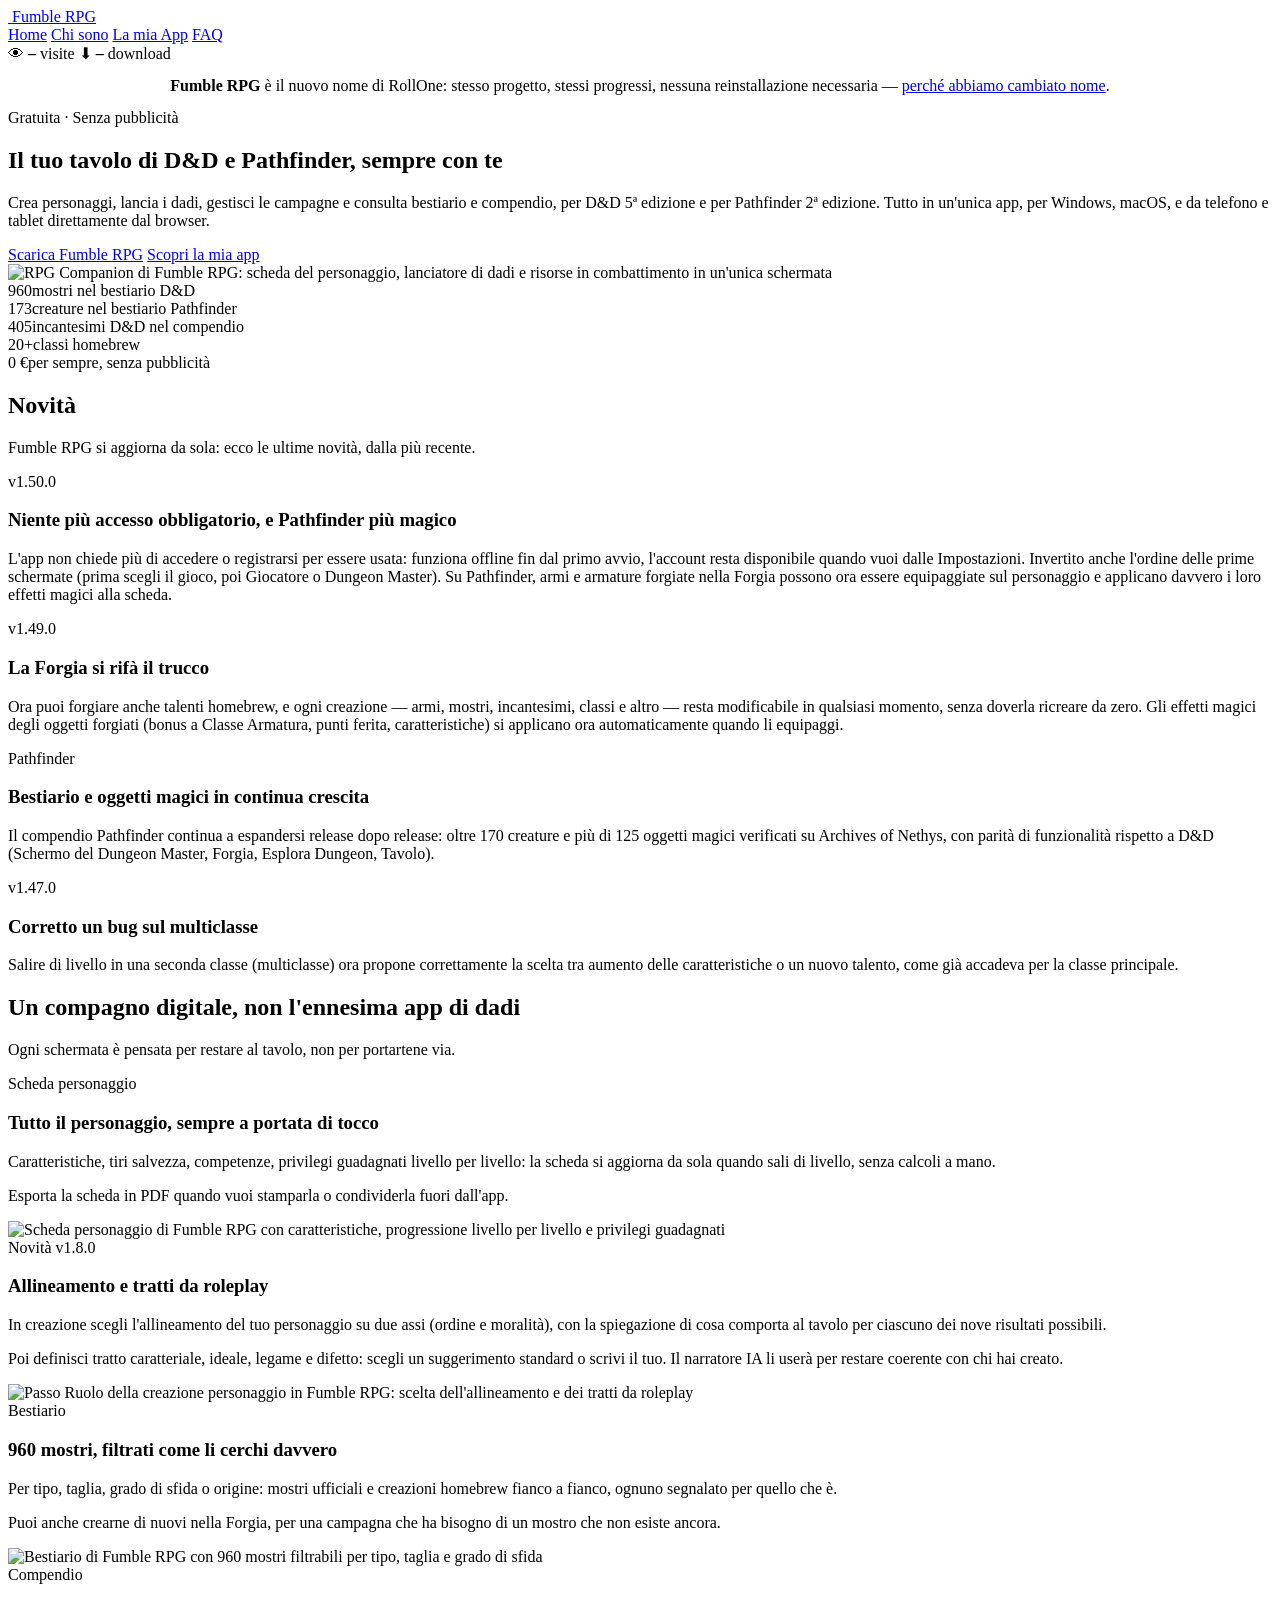
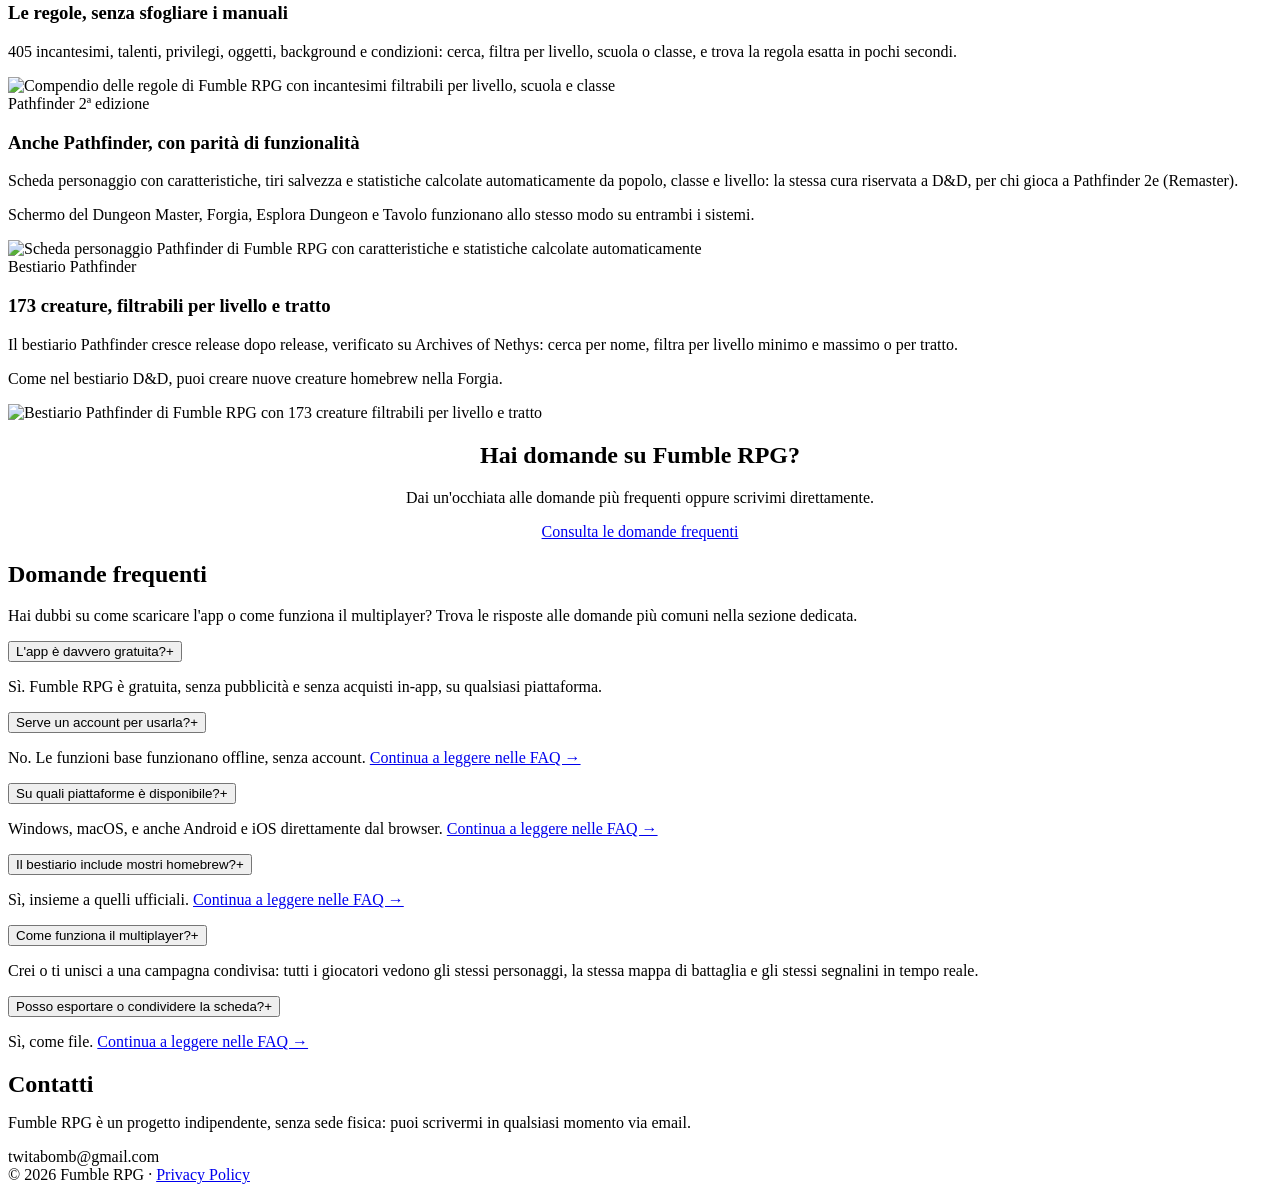
==== index.html @ c57993b3 "SEO Pathfinder + nuove sezioni PF in home (rollone-site)" ====
<!doctype html>
<html lang="it">
<head>
<meta charset="utf-8">
<meta name="viewport" content="width=device-width, initial-scale=1">
<meta name="referrer" content="strict-origin-when-cross-origin">
<title>Fumble RPG — il tuo tavolo di D&amp;D e Pathfinder, sempre con te</title>
<meta name="description" content="Fumble RPG è l'app companion gratuita per D&amp;D 5ª edizione e Pathfinder 2ª edizione: personaggi, dadi, campagne, bestiario e compendio delle regole, su Windows, macOS e dal browser.">
<link rel="canonical" href="https://carmineabbagnale.github.io/rollone-site/">
<link rel="icon" href="favicon.ico" sizes="any">
<link rel="icon" href="assets/favicon-32x32.png" type="image/png" sizes="32x32">
<link rel="icon" href="assets/favicon-16x16.png" type="image/png" sizes="16x16">
<link rel="apple-touch-icon" href="assets/apple-touch-icon.png">
<meta name="theme-color" content="#14100b">
<meta property="og:type" content="website">
<meta property="og:site_name" content="Fumble RPG">
<meta property="og:title" content="Fumble RPG — il tuo tavolo di D&amp;D e Pathfinder, sempre con te">
<meta property="og:description" content="Fumble RPG è l'app companion gratuita per D&amp;D 5ª edizione e Pathfinder 2ª edizione: personaggi, dadi, campagne, bestiario e compendio delle regole, su Windows, macOS e dal browser.">
<meta property="og:url" content="https://carmineabbagnale.github.io/rollone-site/">
<meta property="og:image" content="https://carmineabbagnale.github.io/rollone-site/assets/og-image.png">
<meta property="og:image:width" content="1200">
<meta property="og:image:height" content="630">
<meta property="og:locale" content="it_IT">
<meta name="twitter:card" content="summary_large_image">
<meta name="twitter:title" content="Fumble RPG — il tuo tavolo di D&amp;D e Pathfinder, sempre con te">
<meta name="twitter:description" content="Fumble RPG è l'app companion gratuita per D&amp;D 5ª edizione e Pathfinder 2ª edizione: personaggi, dadi, campagne, bestiario e compendio delle regole, su Windows, macOS e dal browser.">
<meta name="twitter:image" content="https://carmineabbagnale.github.io/rollone-site/assets/og-image.png">
<link rel="preconnect" href="https://fonts.googleapis.com">
<link rel="preconnect" href="https://fonts.gstatic.com" crossorigin>
<link href="https://fonts.googleapis.com/css2?family=Cinzel:wght@600;700&family=Work+Sans:wght@400;500;600;700&display=swap" rel="stylesheet">
<link rel="stylesheet" href="assets/style.css">
<script type="application/ld+json">
{
  "@context": "https://schema.org",
  "@type": "SoftwareApplication",
  "name": "Fumble RPG",
  "applicationCategory": "GameApplication",
  "operatingSystem": "Windows, macOS, Web",
  "url": "https://carmineabbagnale.github.io/rollone-site/",
  "description": "Fumble RPG è l'app companion gratuita per D&D 5ª edizione e Pathfinder 2ª edizione: personaggi, dadi, campagne, bestiario e compendio delle regole, su Windows, macOS e dal browser.",
  "offers": {
    "@type": "Offer",
    "price": "0",
    "priceCurrency": "EUR"
  },
  "author": {
    "@type": "Person",
    "name": "Carmine"
  }
}
</script>
</head>
<body>

<header class="site">
  <div class="nav-row">
    <a class="brand" href="./">
      <img class="d20" src="assets/d20.svg" alt="">
      Fumble RPG
    </a>
    <nav class="primary" aria-label="Principale">
      <a href="./" aria-current="page">Home</a>
      <a href="chi-sono/">Chi sono</a>
      <a href="la-mia-app/">La mia App</a>
      <a href="faq/">FAQ</a>
    </nav>
  </div>
</header>

<div class="stats-strip" aria-label="Statistiche del sito">
  <div class="wrap stats-strip-inner">
    <span class="stat"><span class="ico">👁</span> <strong id="stat-visits">–</strong> visite</span>
    <span class="stat"><span class="ico">⬇</span> <strong id="stat-downloads">–</strong> download</span>
  </div>
</div>

<main id="main-content">

<section class="alt" style="padding:14px 0">
  <div class="wrap" style="text-align:center">
    <p class="section-sub" style="margin:0">
      <strong>Fumble RPG</strong> è il nuovo nome di RollOne: stesso progetto, stessi progressi, nessuna reinstallazione necessaria — <a href="chi-sono/#nome">perché abbiamo cambiato nome</a>.
    </p>
  </div>
</section>

<section class="hero-split">
  <div class="wrap">
    <div>
      <span class="eyebrow">Gratuita · Senza pubblicità</span>
      <h1>Il tuo tavolo di D&amp;D e Pathfinder, sempre con te</h1>
      <p class="lead">Crea personaggi, lancia i dadi, gestisci le campagne e consulta bestiario e compendio, per D&amp;D 5ª edizione e per Pathfinder 2ª edizione. Tutto in un'unica app, per Windows, macOS, e da telefono e tablet direttamente dal browser.</p>
      <div class="actions">
        <a class="btn btn-primary" href="la-mia-app/#download">Scarica Fumble RPG</a>
        <a class="btn btn-ghost" href="la-mia-app/">Scopri la mia app</a>
      </div>
    </div>
    <div class="shot-frame floating">
      <div class="bar"><span></span><span></span><span></span></div>
      <img src="assets/screens/app-companion.webp" alt="RPG Companion di Fumble RPG: scheda del personaggio, lanciatore di dadi e risorse in combattimento in un'unica schermata" width="1600" height="970" loading="eager">
    </div>
  </div>
</section>

<section class="alt">
  <div class="wrap">
    <div class="stats-row">
      <div class="stat"><span class="num">960</span><span class="lbl">mostri nel bestiario D&amp;D</span></div>
      <div class="stat"><span class="num">173</span><span class="lbl">creature nel bestiario Pathfinder</span></div>
      <div class="stat"><span class="num">405</span><span class="lbl">incantesimi D&amp;D nel compendio</span></div>
      <div class="stat"><span class="num">20+</span><span class="lbl">classi homebrew</span></div>
      <div class="stat"><span class="num">0 €</span><span class="lbl">per sempre, senza pubblicità</span></div>
    </div>
  </div>
</section>

<section class="alt" id="novita">
  <div class="wrap">
    <h2 class="section-title">Novità</h2>
    <p class="section-sub">Fumble RPG si aggiorna da sola: ecco le ultime novità, dalla più recente.</p>
    <div class="news-list">
      <div class="news-item">
        <span class="badge">v1.50.0</span>
        <h3>Niente più accesso obbligatorio, e Pathfinder più magico</h3>
        <p>L'app non chiede più di accedere o registrarsi per essere usata: funziona offline fin dal primo avvio, l'account resta disponibile quando vuoi dalle Impostazioni. Invertito anche l'ordine delle prime schermate (prima scegli il gioco, poi Giocatore o Dungeon Master). Su Pathfinder, armi e armature forgiate nella Forgia possono ora essere equipaggiate sul personaggio e applicano davvero i loro effetti magici alla scheda.</p>
      </div>
      <div class="news-item">
        <span class="badge">v1.49.0</span>
        <h3>La Forgia si rifà il trucco</h3>
        <p>Ora puoi forgiare anche talenti homebrew, e ogni creazione — armi, mostri, incantesimi, classi e altro — resta modificabile in qualsiasi momento, senza doverla ricreare da zero. Gli effetti magici degli oggetti forgiati (bonus a Classe Armatura, punti ferita, caratteristiche) si applicano ora automaticamente quando li equipaggi.</p>
      </div>
      <div class="news-item">
        <span class="badge">Pathfinder</span>
        <h3>Bestiario e oggetti magici in continua crescita</h3>
        <p>Il compendio Pathfinder continua a espandersi release dopo release: oltre 170 creature e più di 125 oggetti magici verificati su Archives of Nethys, con parità di funzionalità rispetto a D&amp;D (Schermo del Dungeon Master, Forgia, Esplora Dungeon, Tavolo).</p>
      </div>
      <div class="news-item">
        <span class="badge">v1.47.0</span>
        <h3>Corretto un bug sul multiclasse</h3>
        <p>Salire di livello in una seconda classe (multiclasse) ora propone correttamente la scelta tra aumento delle caratteristiche o un nuovo talento, come già accadeva per la classe principale.</p>
      </div>
    </div>
  </div>
</section>

<section>
  <div class="wrap">
    <h2 class="section-title">Un compagno digitale, non l'ennesima app di dadi</h2>
    <p class="section-sub">Ogni schermata è pensata per restare al tavolo, non per portartene via.</p>

    <div class="feature-row">
      <div>
        <span class="badge">Scheda personaggio</span>
        <h3>Tutto il personaggio, sempre a portata di tocco</h3>
        <p>Caratteristiche, tiri salvezza, competenze, privilegi guadagnati livello per livello: la scheda si aggiorna da sola quando sali di livello, senza calcoli a mano.</p>
        <p>Esporta la scheda in PDF quando vuoi stamparla o condividerla fuori dall'app.</p>
      </div>
      <div class="shot-col shot-frame">
        <div class="bar"><span></span><span></span><span></span></div>
        <img src="assets/screens/app-scheda.webp" alt="Scheda personaggio di Fumble RPG con caratteristiche, progressione livello per livello e privilegi guadagnati" width="1600" height="1029" loading="lazy">
      </div>
    </div>

    <div class="feature-row reverse new">
      <div>
        <span class="badge">Novità v1.8.0</span>
        <h3>Allineamento e tratti da roleplay</h3>
        <p>In creazione scegli l'allineamento del tuo personaggio su due assi (ordine e moralità), con la spiegazione di cosa comporta al tavolo per ciascuno dei nove risultati possibili.</p>
        <p>Poi definisci tratto caratteriale, ideale, legame e difetto: scegli un suggerimento standard o scrivi il tuo. Il narratore IA li userà per restare coerente con chi hai creato.</p>
      </div>
      <div class="shot-col shot-frame">
        <div class="bar"><span></span><span></span><span></span></div>
        <img src="assets/screens/app-ruolo.webp" alt="Passo Ruolo della creazione personaggio in Fumble RPG: scelta dell'allineamento e dei tratti da roleplay" width="1600" height="882" loading="lazy">
      </div>
    </div>

    <div class="feature-row">
      <div>
        <span class="badge">Bestiario</span>
        <h3>960 mostri, filtrati come li cerchi davvero</h3>
        <p>Per tipo, taglia, grado di sfida o origine: mostri ufficiali e creazioni homebrew fianco a fianco, ognuno segnalato per quello che è.</p>
        <p>Puoi anche crearne di nuovi nella Forgia, per una campagna che ha bisogno di un mostro che non esiste ancora.</p>
      </div>
      <div class="shot-col shot-frame">
        <div class="bar"><span></span><span></span><span></span></div>
        <img src="assets/screens/app-bestiario.webp" alt="Bestiario di Fumble RPG con 960 mostri filtrabili per tipo, taglia e grado di sfida" width="1600" height="970" loading="lazy">
      </div>
    </div>

    <div class="feature-row reverse">
      <div>
        <span class="badge">Compendio</span>
        <h3>Le regole, senza sfogliare i manuali</h3>
        <p>405 incantesimi, talenti, privilegi, oggetti, background e condizioni: cerca, filtra per livello, scuola o classe, e trova la regola esatta in pochi secondi.</p>
      </div>
      <div class="shot-col shot-frame">
        <div class="bar"><span></span><span></span><span></span></div>
        <img src="assets/screens/app-compendio.webp" alt="Compendio delle regole di Fumble RPG con incantesimi filtrabili per livello, scuola e classe" width="1600" height="1000" loading="lazy">
      </div>
    </div>

    <div class="feature-row reverse">
      <div>
        <span class="badge">Pathfinder 2ª edizione</span>
        <h3>Anche Pathfinder, con parità di funzionalità</h3>
        <p>Scheda personaggio con caratteristiche, tiri salvezza e statistiche calcolate automaticamente da popolo, classe e livello: la stessa cura riservata a D&amp;D, per chi gioca a Pathfinder 2e (Remaster).</p>
        <p>Schermo del Dungeon Master, Forgia, Esplora Dungeon e Tavolo funzionano allo stesso modo su entrambi i sistemi.</p>
      </div>
      <div class="shot-col shot-frame">
        <div class="bar"><span></span><span></span><span></span></div>
        <img src="assets/screens/pf-scheda.webp" alt="Scheda personaggio Pathfinder di Fumble RPG con caratteristiche e statistiche calcolate automaticamente" width="1600" height="1000" loading="lazy">
      </div>
    </div>

    <div class="feature-row">
      <div>
        <span class="badge">Bestiario Pathfinder</span>
        <h3>173 creature, filtrabili per livello e tratto</h3>
        <p>Il bestiario Pathfinder cresce release dopo release, verificato su Archives of Nethys: cerca per nome, filtra per livello minimo e massimo o per tratto.</p>
        <p>Come nel bestiario D&amp;D, puoi creare nuove creature homebrew nella Forgia.</p>
      </div>
      <div class="shot-col shot-frame">
        <div class="bar"><span></span><span></span><span></span></div>
        <img src="assets/screens/pf-bestiario.webp" alt="Bestiario Pathfinder di Fumble RPG con 173 creature filtrabili per livello e tratto" width="1600" height="1000" loading="lazy">
      </div>
    </div>
  </div>
</section>

<section class="band">
  <div class="wrap" style="text-align:center">
    <h2 class="section-title">Hai domande su Fumble RPG?</h2>
    <p class="section-sub">Dai un'occhiata alle domande più frequenti oppure scrivimi direttamente.</p>
    <a class="btn btn-primary" href="faq/">Consulta le domande frequenti</a>
  </div>
</section>

<section>
  <div class="wrap">
    <h2 class="section-title">Domande frequenti</h2>
    <p class="section-sub">Hai dubbi su come scaricare l'app o come funziona il multiplayer? Trova le risposte alle domande più comuni nella sezione dedicata.</p>
    <div class="faq-columns">
      <div class="faq-item open">
        <button class="faq-q" aria-expanded="true"><span>L'app è davvero gratuita?</span><span class="icon">+</span></button>
        <div class="faq-a"><p>Sì. Fumble RPG è gratuita, senza pubblicità e senza acquisti in-app, su qualsiasi piattaforma.</p></div>
      </div>
      <div class="faq-item">
        <button class="faq-q" aria-expanded="false"><span>Serve un account per usarla?</span><span class="icon">+</span></button>
        <div class="faq-a"><p>No. Le funzioni base funzionano offline, senza account. <a href="faq/">Continua a leggere nelle FAQ →</a></p></div>
      </div>
      <div class="faq-item">
        <button class="faq-q" aria-expanded="false"><span>Su quali piattaforme è disponibile?</span><span class="icon">+</span></button>
        <div class="faq-a"><p>Windows, macOS, e anche Android e iOS direttamente dal browser. <a href="faq/">Continua a leggere nelle FAQ →</a></p></div>
      </div>
      <div class="faq-item">
        <button class="faq-q" aria-expanded="false"><span>Il bestiario include mostri homebrew?</span><span class="icon">+</span></button>
        <div class="faq-a"><p>Sì, insieme a quelli ufficiali. <a href="faq/">Continua a leggere nelle FAQ →</a></p></div>
      </div>
      <div class="faq-item open">
        <button class="faq-q" aria-expanded="true"><span>Come funziona il multiplayer?</span><span class="icon">+</span></button>
        <div class="faq-a"><p>Crei o ti unisci a una campagna condivisa: tutti i giocatori vedono gli stessi personaggi, la stessa mappa di battaglia e gli stessi segnalini in tempo reale.</p></div>
      </div>
      <div class="faq-item">
        <button class="faq-q" aria-expanded="false"><span>Posso esportare o condividere la scheda?</span><span class="icon">+</span></button>
        <div class="faq-a"><p>Sì, come file. <a href="faq/">Continua a leggere nelle FAQ →</a></p></div>
      </div>
    </div>
  </div>
</section>

<section class="alt">
  <div class="wrap">
    <div class="contact-card">
      <h2 class="section-title" style="margin-bottom:4px">Contatti</h2>
      <p style="color:var(--muted)">Fumble RPG è un progetto indipendente, senza sede fisica: puoi scrivermi in qualsiasi momento via email.</p>
      <div class="email">twitabomb@gmail.com</div>
    </div>
  </div>
</section>

</main>

<footer class="site">
  <div class="wrap">© 2026 Fumble RPG · <a href="privacy-policy/">Privacy Policy</a></div>
</footer>

<script src="assets/faq.js"></script>
<script src="assets/stats.js"></script>
</body>
</html>
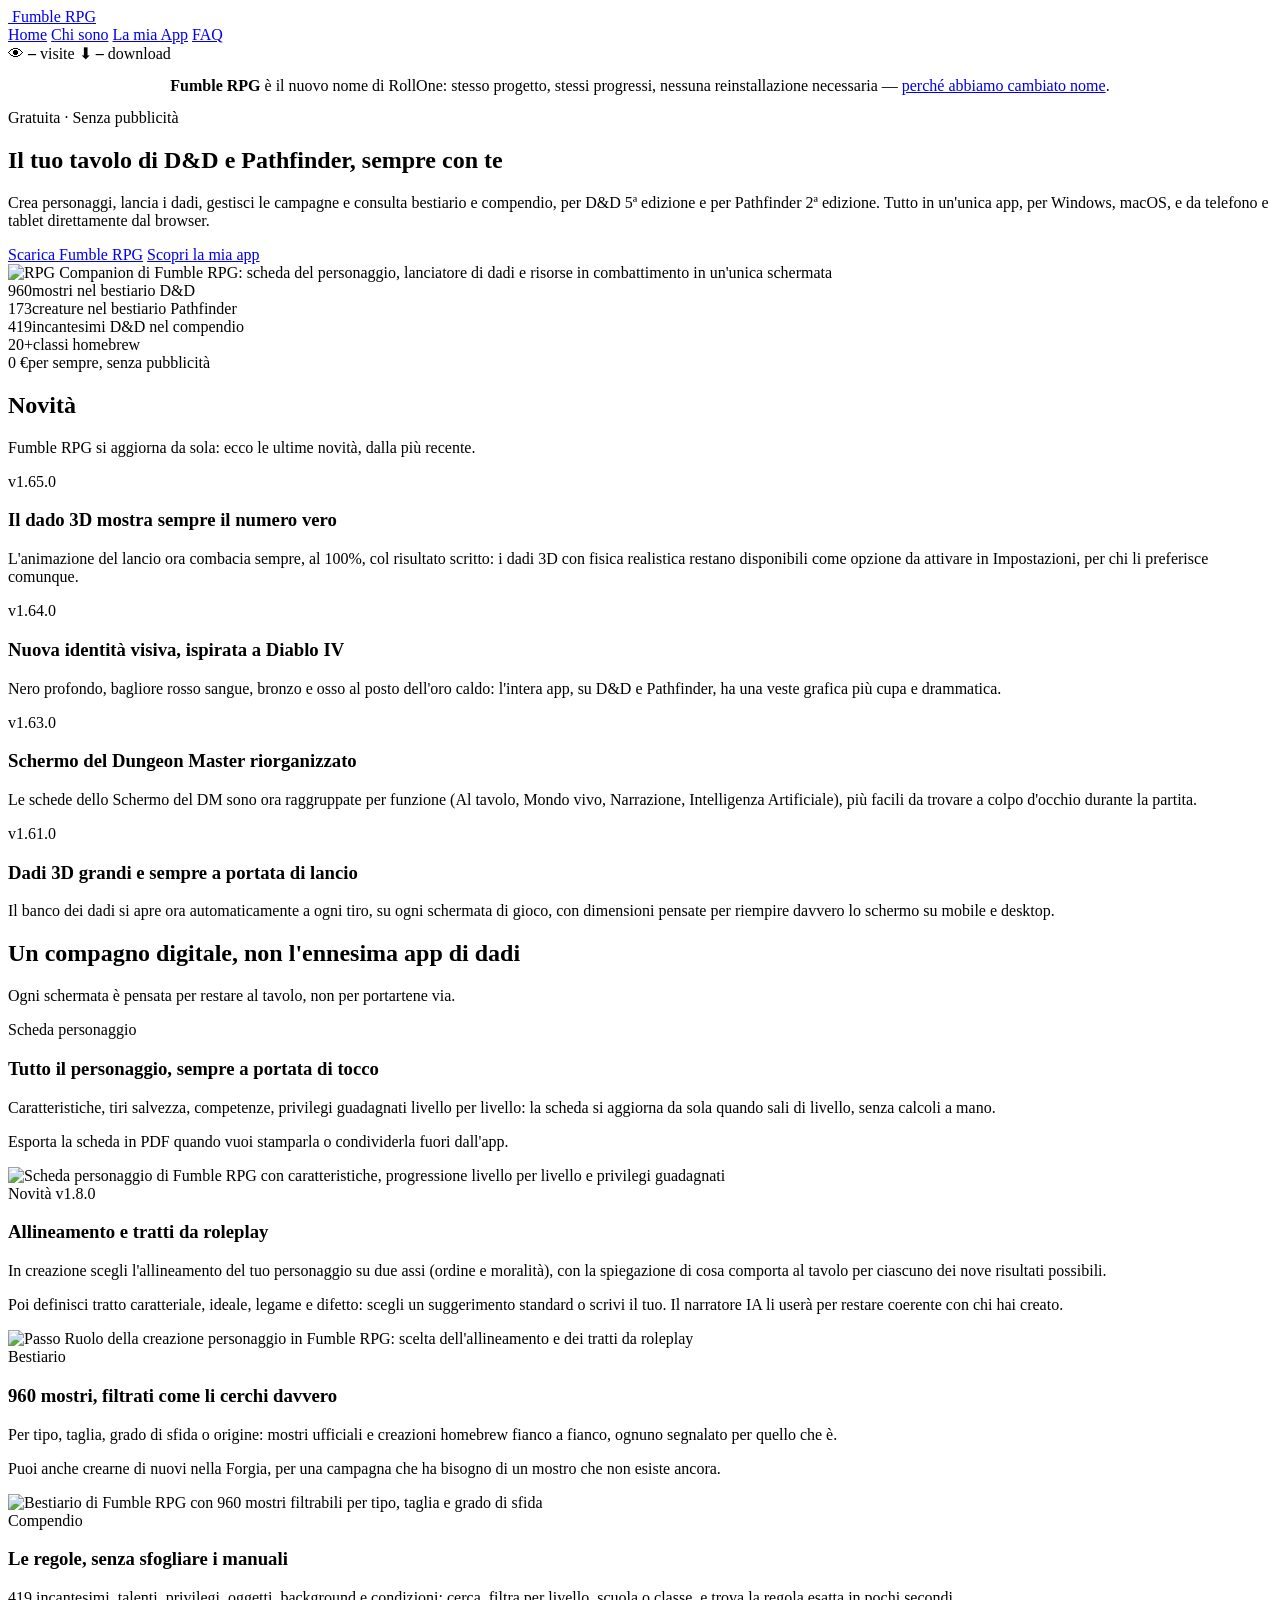
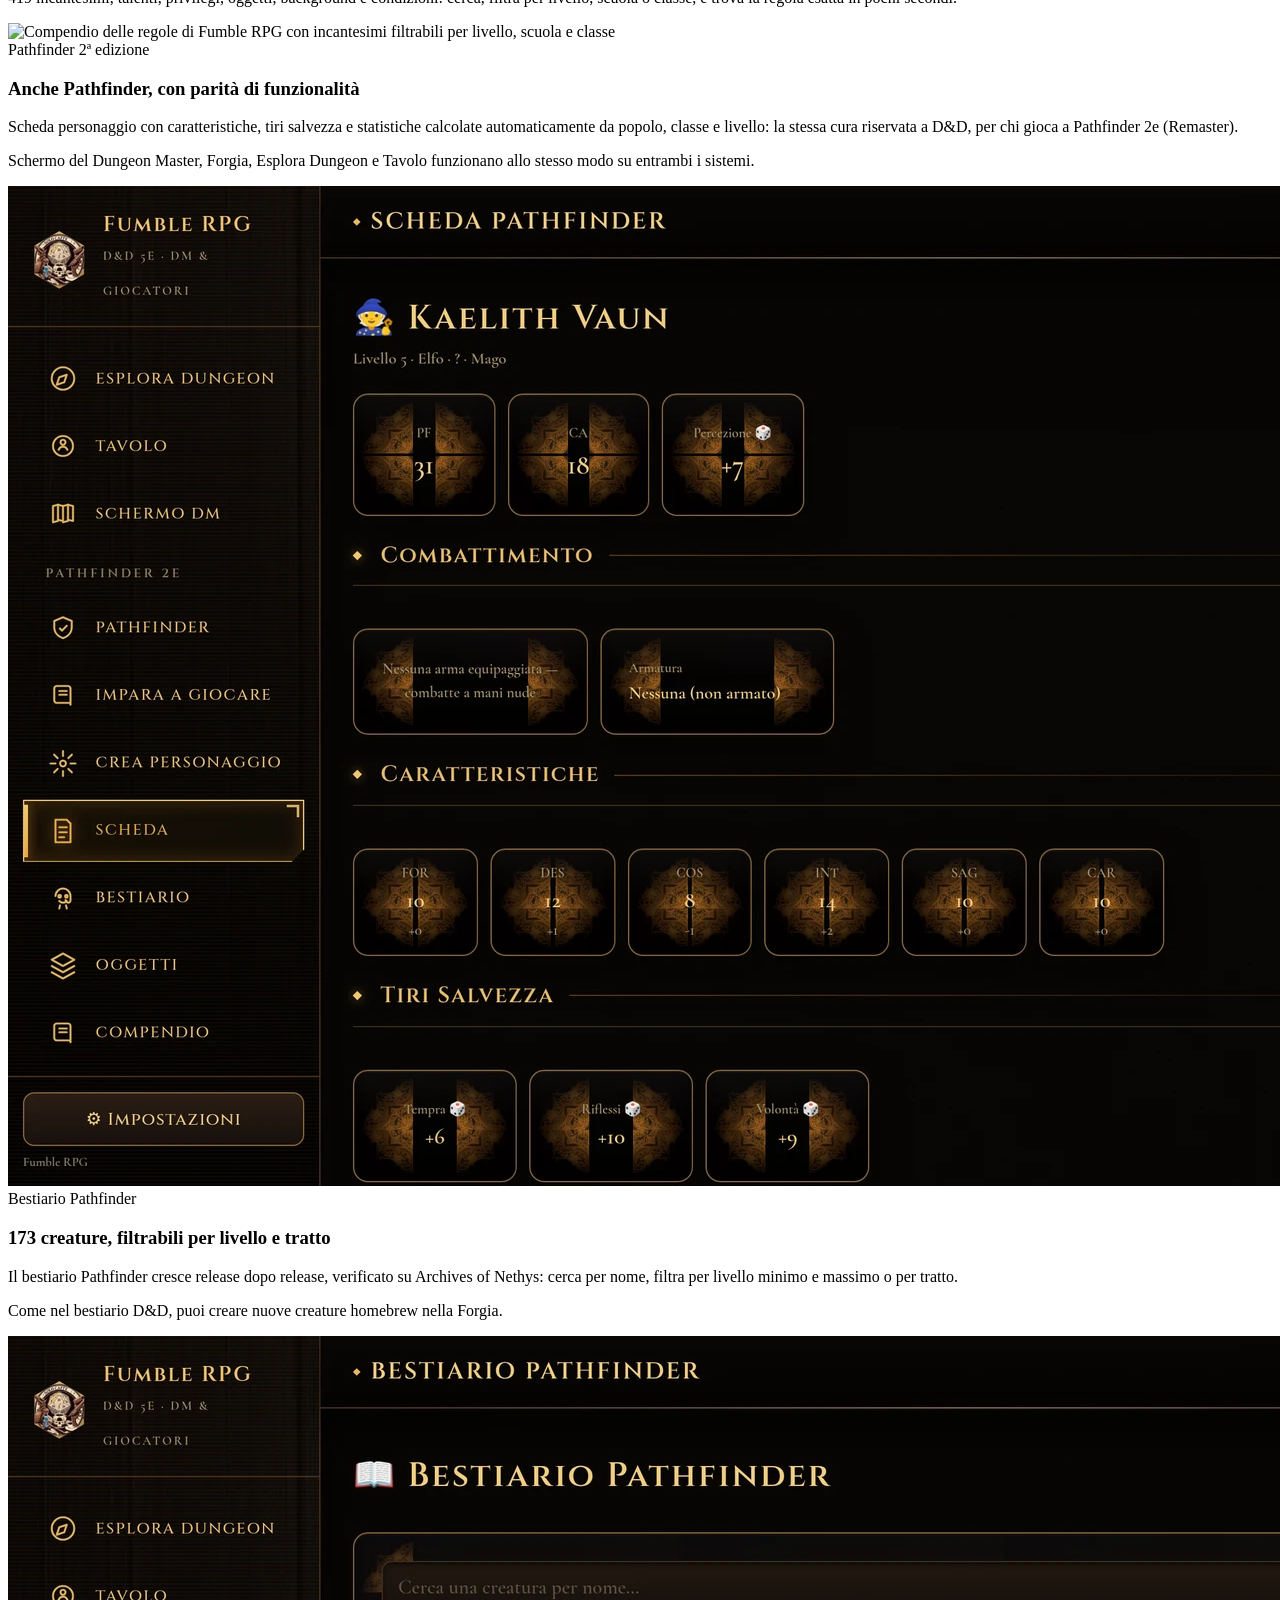
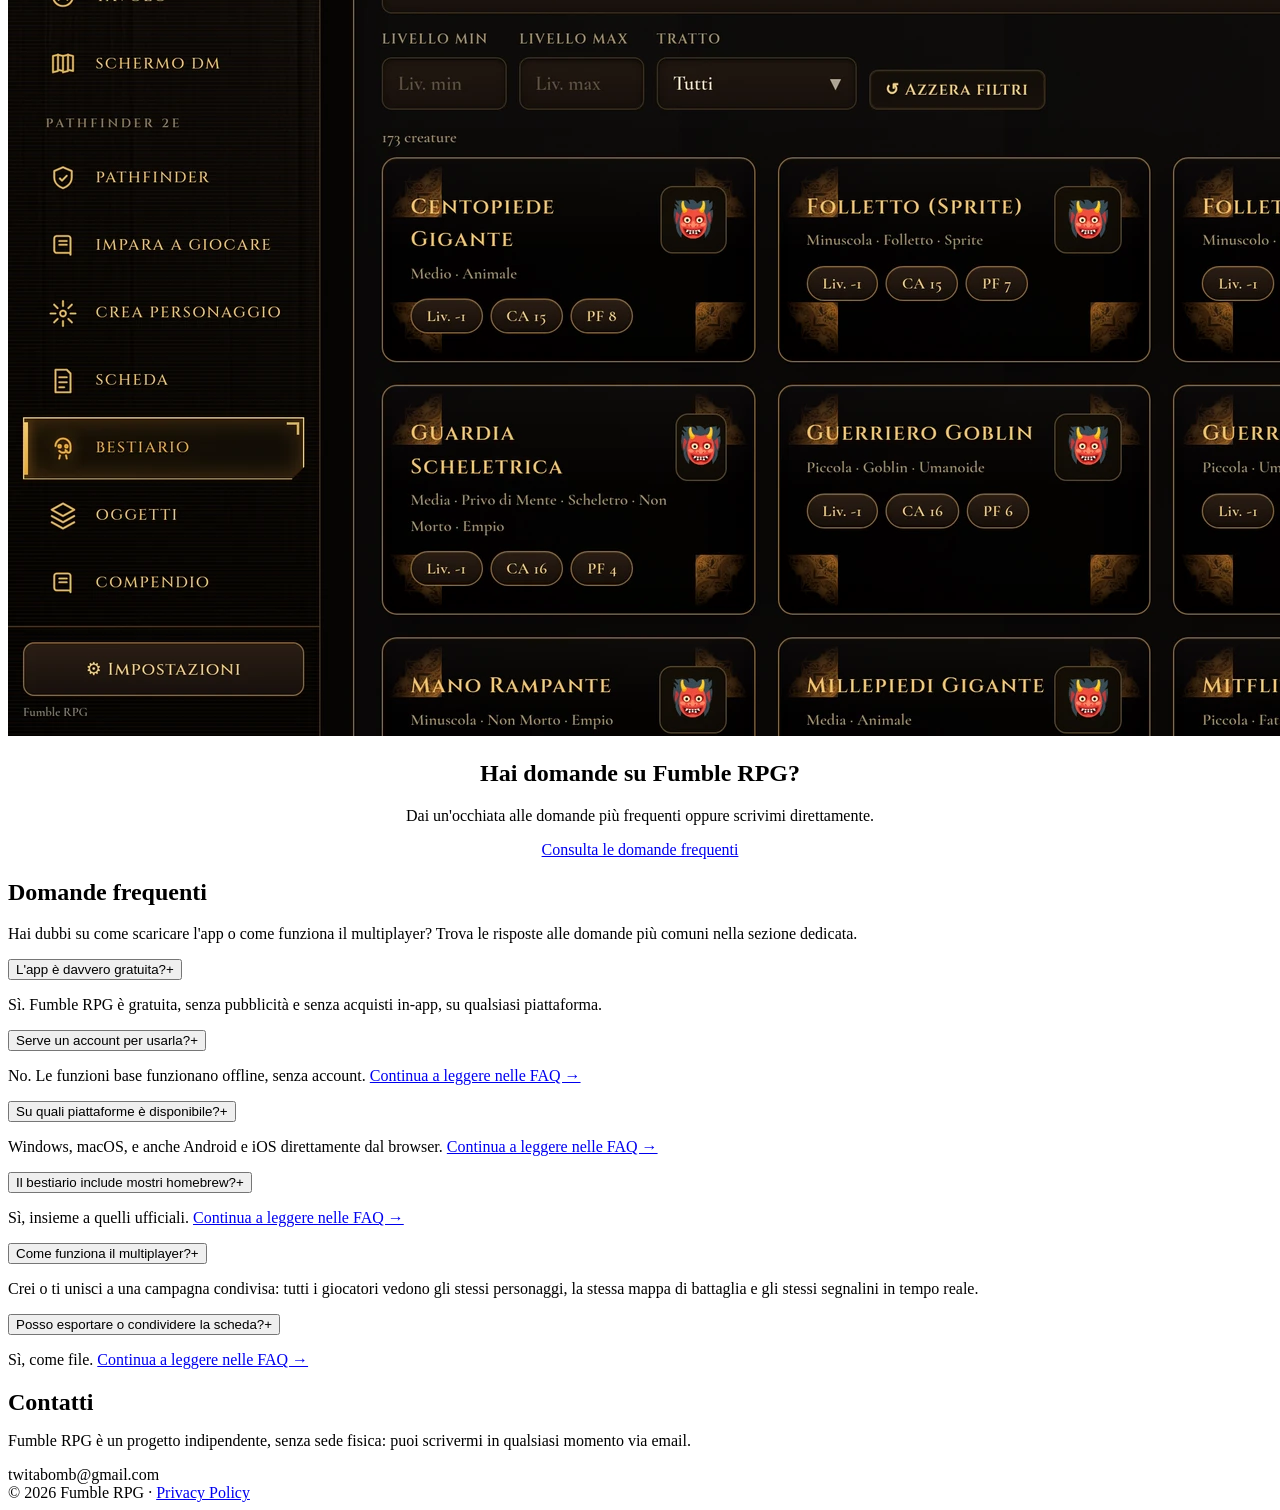
==== commit 142d57b0: "SEO: aggiorna Novità homepage con release recenti (v1.61-v1.65) e conteggio incantesimi a 419, lastm" ====
--- a/index.html
+++ b/index.html
@@ -107,7 +107,7 @@
     <div class="stats-row">
       <div class="stat"><span class="num">960</span><span class="lbl">mostri nel bestiario D&amp;D</span></div>
       <div class="stat"><span class="num">173</span><span class="lbl">creature nel bestiario Pathfinder</span></div>
-      <div class="stat"><span class="num">405</span><span class="lbl">incantesimi D&amp;D nel compendio</span></div>
+      <div class="stat"><span class="num">419</span><span class="lbl">incantesimi D&amp;D nel compendio</span></div>
       <div class="stat"><span class="num">20+</span><span class="lbl">classi homebrew</span></div>
       <div class="stat"><span class="num">0 €</span><span class="lbl">per sempre, senza pubblicità</span></div>
     </div>
@@ -120,24 +120,24 @@
     <p class="section-sub">Fumble RPG si aggiorna da sola: ecco le ultime novità, dalla più recente.</p>
     <div class="news-list">
       <div class="news-item">
-        <span class="badge">v1.50.0</span>
-        <h3>Niente più accesso obbligatorio, e Pathfinder più magico</h3>
-        <p>L'app non chiede più di accedere o registrarsi per essere usata: funziona offline fin dal primo avvio, l'account resta disponibile quando vuoi dalle Impostazioni. Invertito anche l'ordine delle prime schermate (prima scegli il gioco, poi Giocatore o Dungeon Master). Su Pathfinder, armi e armature forgiate nella Forgia possono ora essere equipaggiate sul personaggio e applicano davvero i loro effetti magici alla scheda.</p>
-      </div>
-      <div class="news-item">
-        <span class="badge">v1.49.0</span>
-        <h3>La Forgia si rifà il trucco</h3>
-        <p>Ora puoi forgiare anche talenti homebrew, e ogni creazione — armi, mostri, incantesimi, classi e altro — resta modificabile in qualsiasi momento, senza doverla ricreare da zero. Gli effetti magici degli oggetti forgiati (bonus a Classe Armatura, punti ferita, caratteristiche) si applicano ora automaticamente quando li equipaggi.</p>
-      </div>
-      <div class="news-item">
-        <span class="badge">Pathfinder</span>
-        <h3>Bestiario e oggetti magici in continua crescita</h3>
-        <p>Il compendio Pathfinder continua a espandersi release dopo release: oltre 170 creature e più di 125 oggetti magici verificati su Archives of Nethys, con parità di funzionalità rispetto a D&amp;D (Schermo del Dungeon Master, Forgia, Esplora Dungeon, Tavolo).</p>
-      </div>
-      <div class="news-item">
-        <span class="badge">v1.47.0</span>
-        <h3>Corretto un bug sul multiclasse</h3>
-        <p>Salire di livello in una seconda classe (multiclasse) ora propone correttamente la scelta tra aumento delle caratteristiche o un nuovo talento, come già accadeva per la classe principale.</p>
+        <span class="badge">v1.65.0</span>
+        <h3>Il dado 3D mostra sempre il numero vero</h3>
+        <p>L'animazione del lancio ora combacia sempre, al 100%, col risultato scritto: i dadi 3D con fisica realistica restano disponibili come opzione da attivare in Impostazioni, per chi li preferisce comunque.</p>
+      </div>
+      <div class="news-item">
+        <span class="badge">v1.64.0</span>
+        <h3>Nuova identità visiva, ispirata a Diablo IV</h3>
+        <p>Nero profondo, bagliore rosso sangue, bronzo e osso al posto dell'oro caldo: l'intera app, su D&amp;D e Pathfinder, ha una veste grafica più cupa e drammatica.</p>
+      </div>
+      <div class="news-item">
+        <span class="badge">v1.63.0</span>
+        <h3>Schermo del Dungeon Master riorganizzato</h3>
+        <p>Le schede dello Schermo del DM sono ora raggruppate per funzione (Al tavolo, Mondo vivo, Narrazione, Intelligenza Artificiale), più facili da trovare a colpo d'occhio durante la partita.</p>
+      </div>
+      <div class="news-item">
+        <span class="badge">v1.61.0</span>
+        <h3>Dadi 3D grandi e sempre a portata di lancio</h3>
+        <p>Il banco dei dadi si apre ora automaticamente a ogni tiro, su ogni schermata di gioco, con dimensioni pensate per riempire davvero lo schermo su mobile e desktop.</p>
       </div>
     </div>
   </div>
@@ -191,7 +191,7 @@
       <div>
         <span class="badge">Compendio</span>
         <h3>Le regole, senza sfogliare i manuali</h3>
-        <p>405 incantesimi, talenti, privilegi, oggetti, background e condizioni: cerca, filtra per livello, scuola o classe, e trova la regola esatta in pochi secondi.</p>
+        <p>419 incantesimi, talenti, privilegi, oggetti, background e condizioni: cerca, filtra per livello, scuola o classe, e trova la regola esatta in pochi secondi.</p>
       </div>
       <div class="shot-col shot-frame">
         <div class="bar"><span></span><span></span><span></span></div>
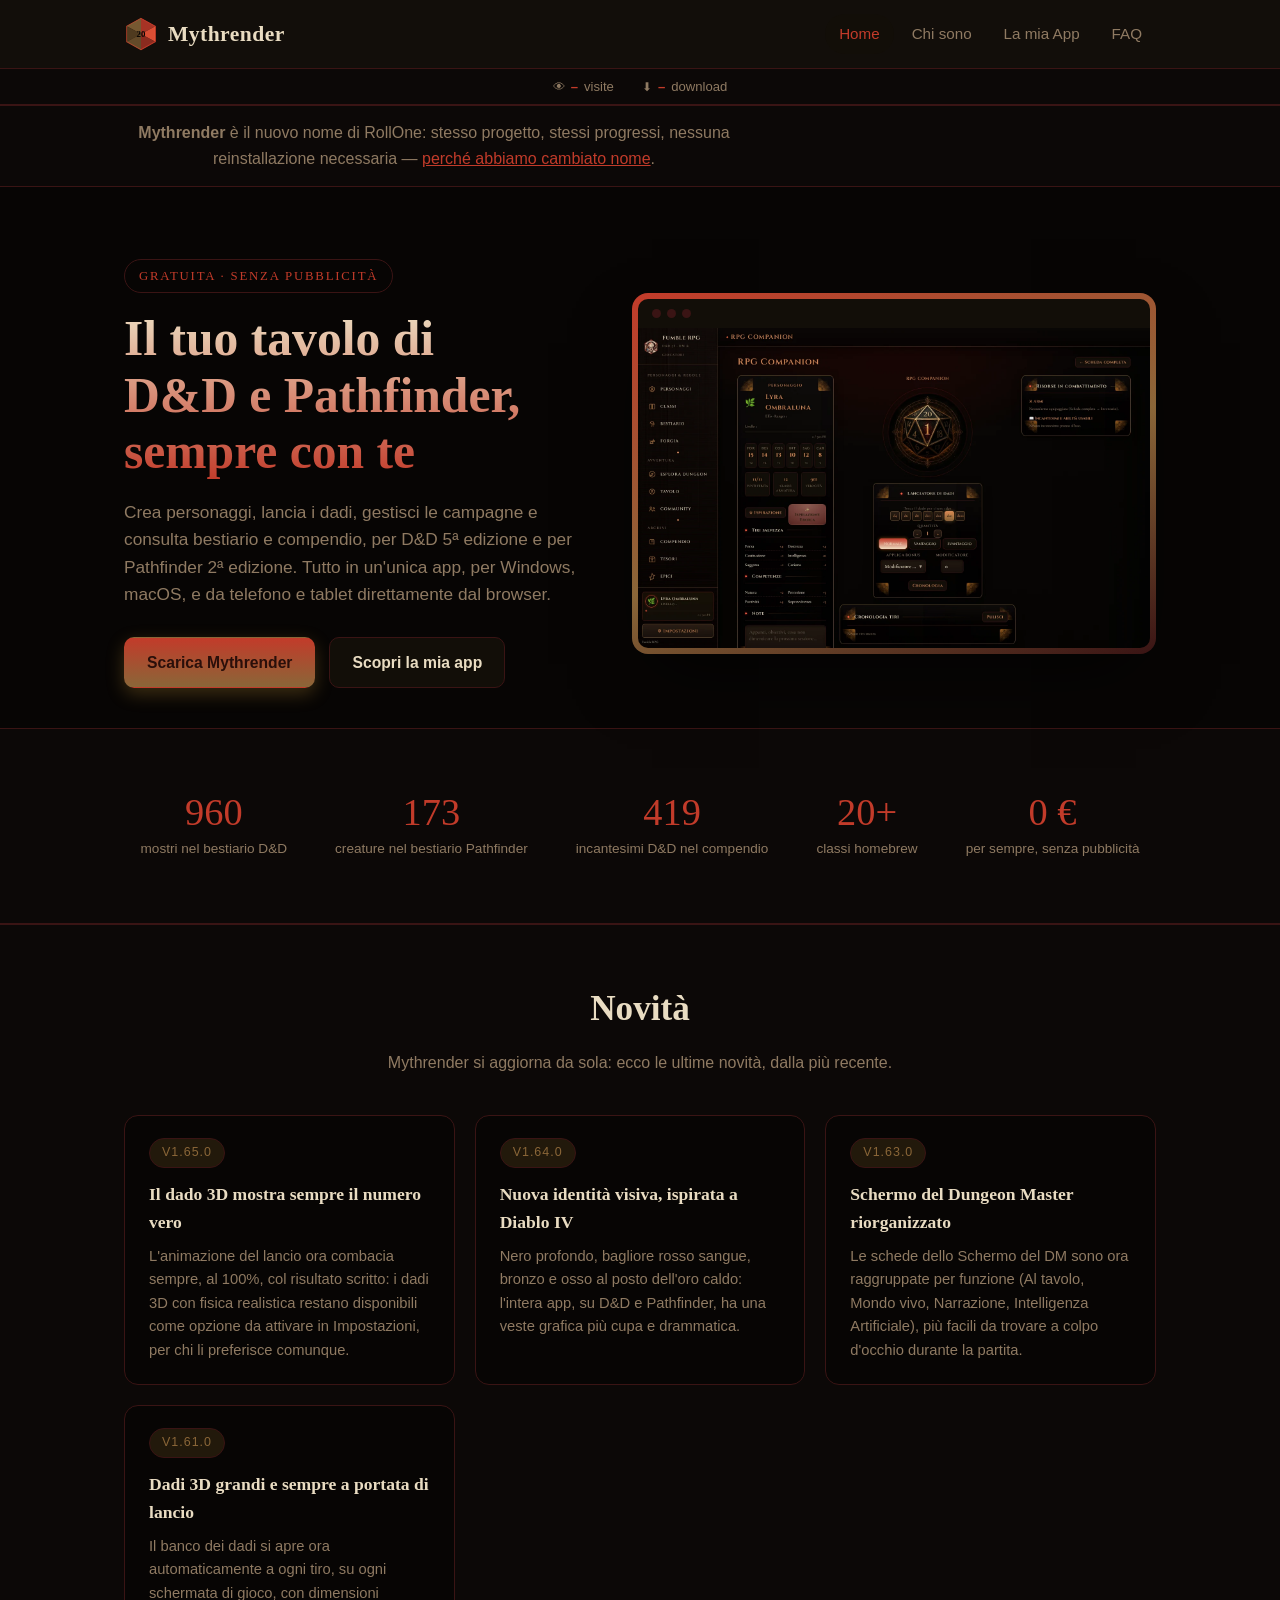
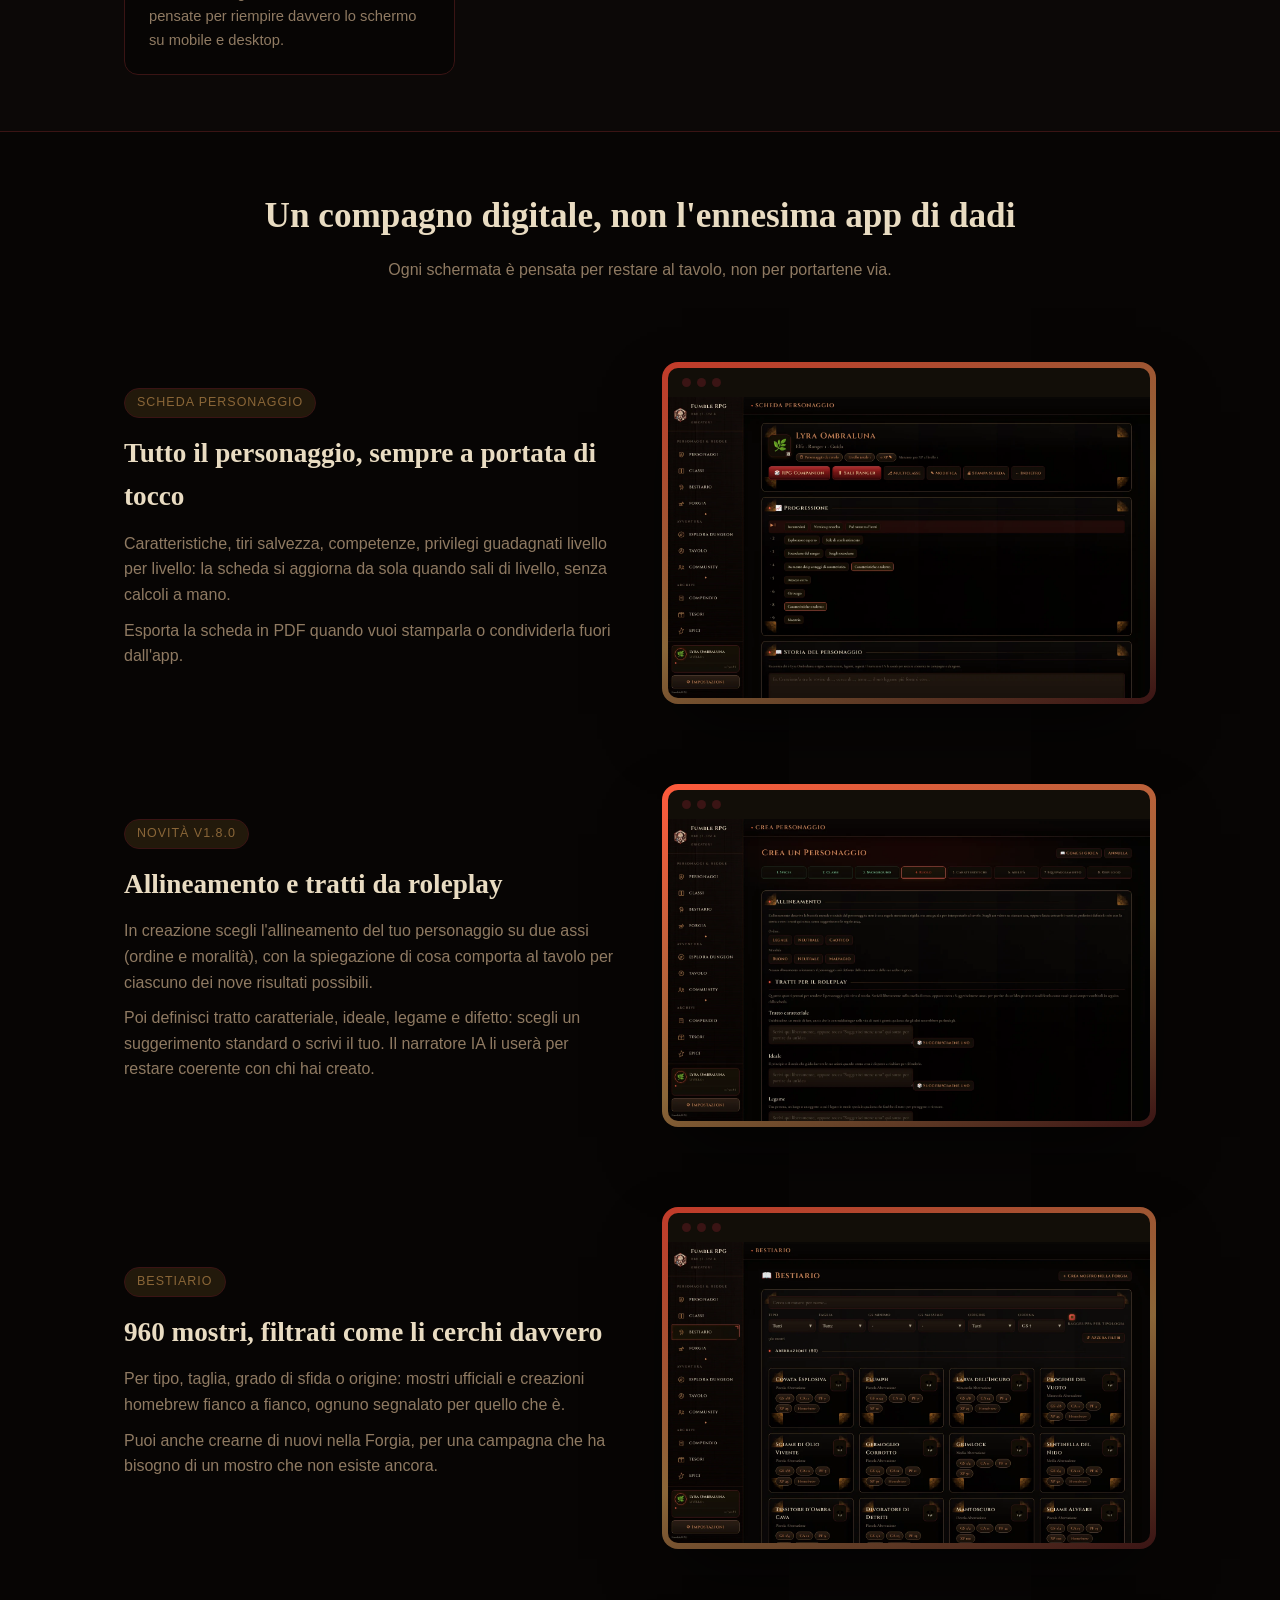
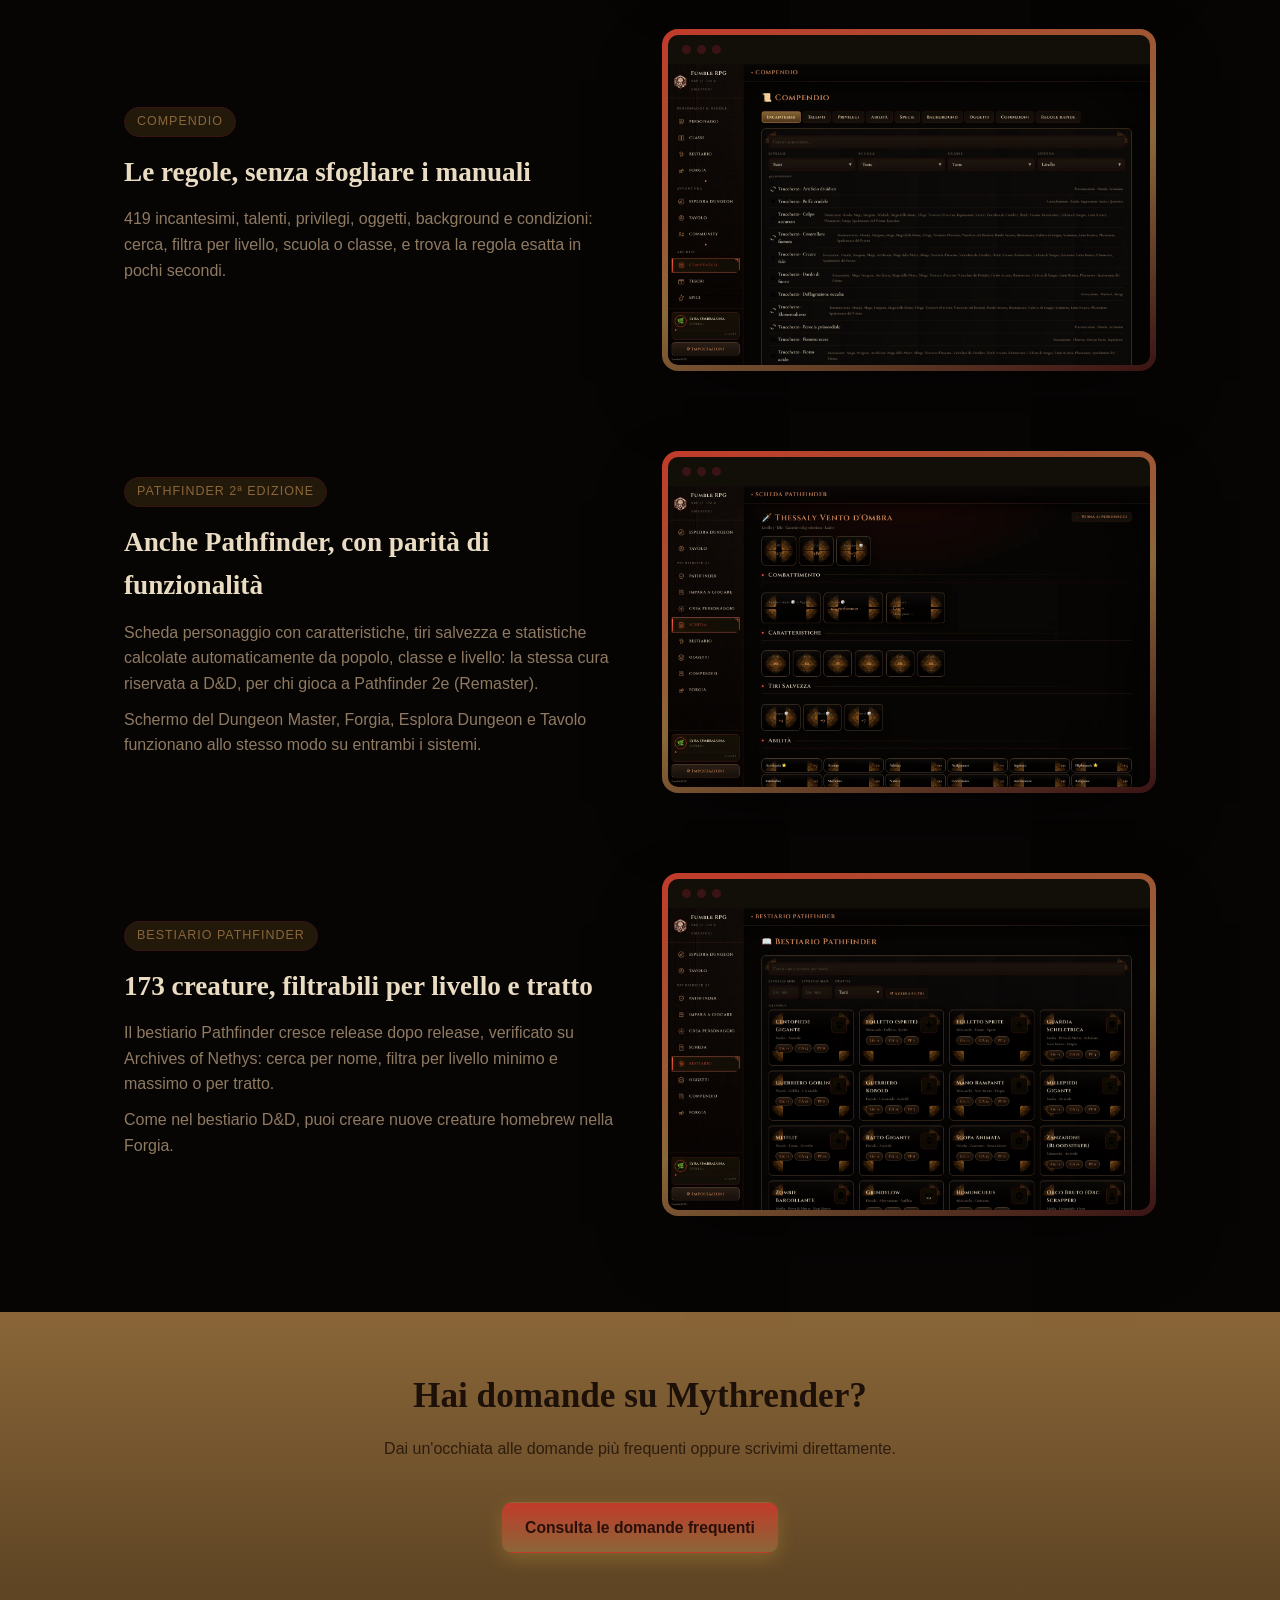
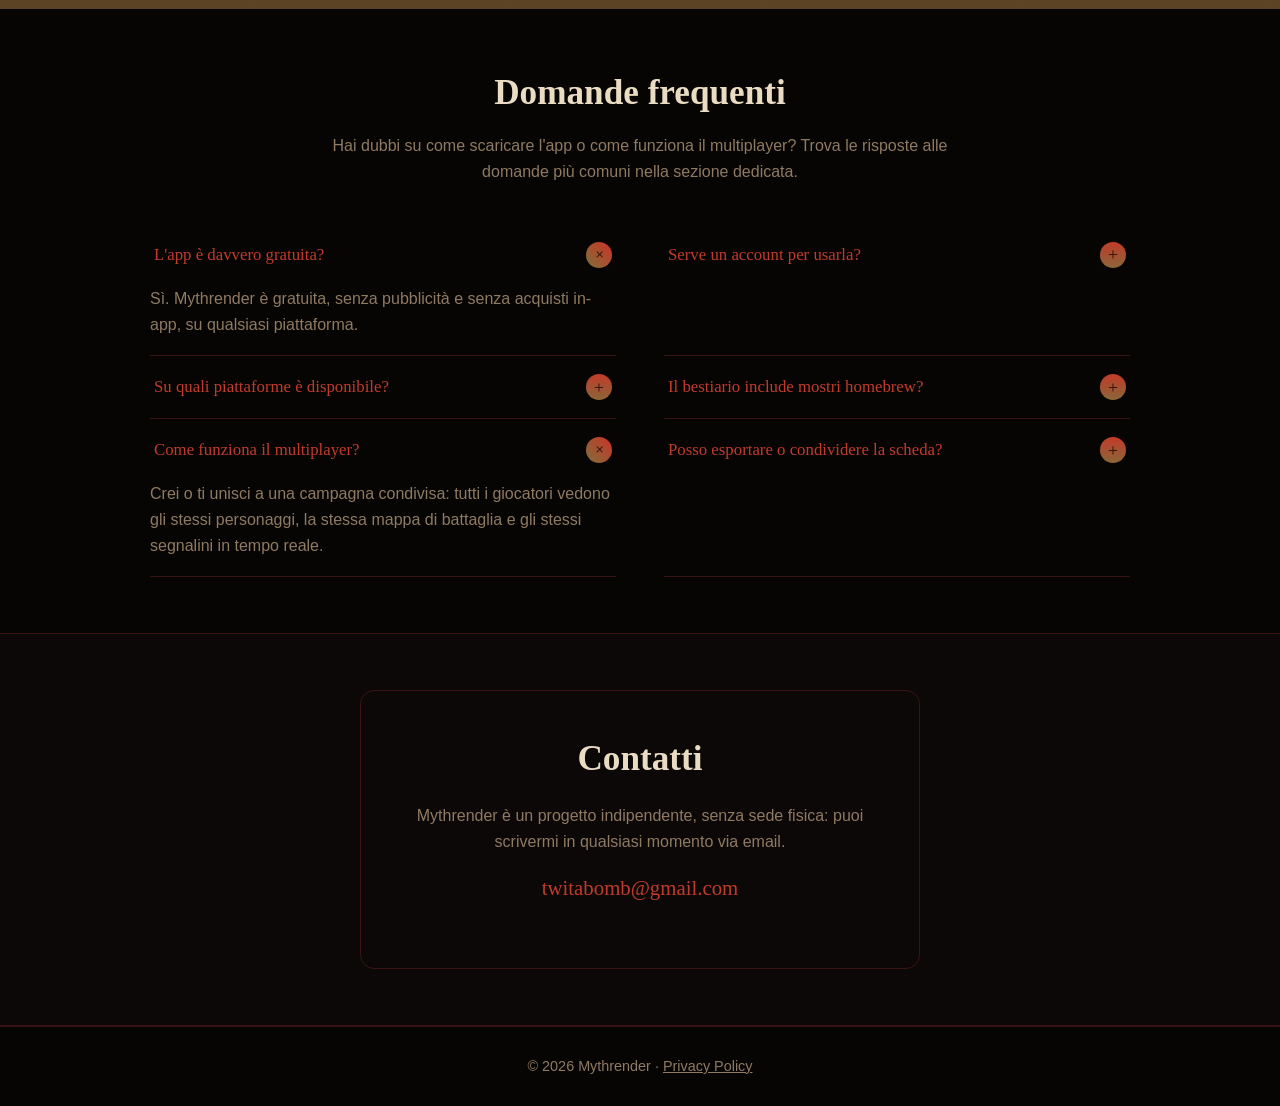
==== commit 4f6fe7f2: "v1.80.1: homepage, version.json e favicon rinnovati con il nome Mythrender" ====
--- a/index.html
+++ b/index.html
@@ -4,27 +4,27 @@
 <meta charset="utf-8">
 <meta name="viewport" content="width=device-width, initial-scale=1">
 <meta name="referrer" content="strict-origin-when-cross-origin">
-<title>Fumble RPG — il tuo tavolo di D&amp;D e Pathfinder, sempre con te</title>
-<meta name="description" content="Fumble RPG è l'app companion gratuita per D&amp;D 5ª edizione e Pathfinder 2ª edizione: personaggi, dadi, campagne, bestiario e compendio delle regole, su Windows, macOS e dal browser.">
-<link rel="canonical" href="https://carmineabbagnale.github.io/rollone-site/">
+<title>Mythrender — il tuo tavolo di D&amp;D e Pathfinder, sempre con te</title>
+<meta name="description" content="Mythrender è l'app companion gratuita per D&amp;D 5ª edizione e Pathfinder 2ª edizione: personaggi, dadi, campagne, bestiario e compendio delle regole, su Windows, macOS e dal browser.">
+<link rel="canonical" href="https://carmineabbagnale.github.io/fumblerpg-site/">
 <link rel="icon" href="favicon.ico" sizes="any">
 <link rel="icon" href="assets/favicon-32x32.png" type="image/png" sizes="32x32">
 <link rel="icon" href="assets/favicon-16x16.png" type="image/png" sizes="16x16">
 <link rel="apple-touch-icon" href="assets/apple-touch-icon.png">
-<meta name="theme-color" content="#14100b">
+<meta name="theme-color" content="#070504">
 <meta property="og:type" content="website">
-<meta property="og:site_name" content="Fumble RPG">
-<meta property="og:title" content="Fumble RPG — il tuo tavolo di D&amp;D e Pathfinder, sempre con te">
-<meta property="og:description" content="Fumble RPG è l'app companion gratuita per D&amp;D 5ª edizione e Pathfinder 2ª edizione: personaggi, dadi, campagne, bestiario e compendio delle regole, su Windows, macOS e dal browser.">
-<meta property="og:url" content="https://carmineabbagnale.github.io/rollone-site/">
-<meta property="og:image" content="https://carmineabbagnale.github.io/rollone-site/assets/og-image.png">
+<meta property="og:site_name" content="Mythrender">
+<meta property="og:title" content="Mythrender — il tuo tavolo di D&amp;D e Pathfinder, sempre con te">
+<meta property="og:description" content="Mythrender è l'app companion gratuita per D&amp;D 5ª edizione e Pathfinder 2ª edizione: personaggi, dadi, campagne, bestiario e compendio delle regole, su Windows, macOS e dal browser.">
+<meta property="og:url" content="https://carmineabbagnale.github.io/fumblerpg-site/">
+<meta property="og:image" content="https://carmineabbagnale.github.io/fumblerpg-site/assets/og-image.png">
 <meta property="og:image:width" content="1200">
 <meta property="og:image:height" content="630">
 <meta property="og:locale" content="it_IT">
 <meta name="twitter:card" content="summary_large_image">
-<meta name="twitter:title" content="Fumble RPG — il tuo tavolo di D&amp;D e Pathfinder, sempre con te">
-<meta name="twitter:description" content="Fumble RPG è l'app companion gratuita per D&amp;D 5ª edizione e Pathfinder 2ª edizione: personaggi, dadi, campagne, bestiario e compendio delle regole, su Windows, macOS e dal browser.">
-<meta name="twitter:image" content="https://carmineabbagnale.github.io/rollone-site/assets/og-image.png">
+<meta name="twitter:title" content="Mythrender — il tuo tavolo di D&amp;D e Pathfinder, sempre con te">
+<meta name="twitter:description" content="Mythrender è l'app companion gratuita per D&amp;D 5ª edizione e Pathfinder 2ª edizione: personaggi, dadi, campagne, bestiario e compendio delle regole, su Windows, macOS e dal browser.">
+<meta name="twitter:image" content="https://carmineabbagnale.github.io/fumblerpg-site/assets/og-image.png">
 <link rel="preconnect" href="https://fonts.googleapis.com">
 <link rel="preconnect" href="https://fonts.gstatic.com" crossorigin>
 <link href="https://fonts.googleapis.com/css2?family=Cinzel:wght@600;700&family=Work+Sans:wght@400;500;600;700&display=swap" rel="stylesheet">
@@ -33,11 +33,11 @@
 {
   "@context": "https://schema.org",
   "@type": "SoftwareApplication",
-  "name": "Fumble RPG",
+  "name": "Mythrender",
   "applicationCategory": "GameApplication",
   "operatingSystem": "Windows, macOS, Web",
-  "url": "https://carmineabbagnale.github.io/rollone-site/",
-  "description": "Fumble RPG è l'app companion gratuita per D&D 5ª edizione e Pathfinder 2ª edizione: personaggi, dadi, campagne, bestiario e compendio delle regole, su Windows, macOS e dal browser.",
+  "url": "https://carmineabbagnale.github.io/fumblerpg-site/",
+  "description": "Mythrender è l'app companion gratuita per D&D 5ª edizione e Pathfinder 2ª edizione: personaggi, dadi, campagne, bestiario e compendio delle regole, su Windows, macOS e dal browser.",
   "offers": {
     "@type": "Offer",
     "price": "0",
@@ -56,7 +56,7 @@
   <div class="nav-row">
     <a class="brand" href="./">
       <img class="d20" src="assets/d20.svg" alt="">
-      Fumble RPG
+      Mythrender
     </a>
     <nav class="primary" aria-label="Principale">
       <a href="./" aria-current="page">Home</a>
@@ -79,7 +79,7 @@
 <section class="alt" style="padding:14px 0">
   <div class="wrap" style="text-align:center">
     <p class="section-sub" style="margin:0">
-      <strong>Fumble RPG</strong> è il nuovo nome di RollOne: stesso progetto, stessi progressi, nessuna reinstallazione necessaria — <a href="chi-sono/#nome">perché abbiamo cambiato nome</a>.
+      <strong>Mythrender</strong> è il nuovo nome di RollOne: stesso progetto, stessi progressi, nessuna reinstallazione necessaria — <a href="chi-sono/#nome">perché abbiamo cambiato nome</a>.
     </p>
   </div>
 </section>
@@ -91,13 +91,13 @@
       <h1>Il tuo tavolo di D&amp;D e Pathfinder, sempre con te</h1>
       <p class="lead">Crea personaggi, lancia i dadi, gestisci le campagne e consulta bestiario e compendio, per D&amp;D 5ª edizione e per Pathfinder 2ª edizione. Tutto in un'unica app, per Windows, macOS, e da telefono e tablet direttamente dal browser.</p>
       <div class="actions">
-        <a class="btn btn-primary" href="la-mia-app/#download">Scarica Fumble RPG</a>
+        <a class="btn btn-primary" href="la-mia-app/#download">Scarica Mythrender</a>
         <a class="btn btn-ghost" href="la-mia-app/">Scopri la mia app</a>
       </div>
     </div>
     <div class="shot-frame floating">
       <div class="bar"><span></span><span></span><span></span></div>
-      <img src="assets/screens/app-companion.webp" alt="RPG Companion di Fumble RPG: scheda del personaggio, lanciatore di dadi e risorse in combattimento in un'unica schermata" width="1600" height="970" loading="eager">
+      <img src="assets/screens/app-companion.webp" alt="RPG Companion di Mythrender: scheda del personaggio, lanciatore di dadi e risorse in combattimento in un'unica schermata" width="1600" height="970" loading="eager">
     </div>
   </div>
 </section>
@@ -117,7 +117,7 @@
 <section class="alt" id="novita">
   <div class="wrap">
     <h2 class="section-title">Novità</h2>
-    <p class="section-sub">Fumble RPG si aggiorna da sola: ecco le ultime novità, dalla più recente.</p>
+    <p class="section-sub">Mythrender si aggiorna da sola: ecco le ultime novità, dalla più recente.</p>
     <div class="news-list">
       <div class="news-item">
         <span class="badge">v1.65.0</span>
@@ -157,7 +157,7 @@
       </div>
       <div class="shot-col shot-frame">
         <div class="bar"><span></span><span></span><span></span></div>
-        <img src="assets/screens/app-scheda.webp" alt="Scheda personaggio di Fumble RPG con caratteristiche, progressione livello per livello e privilegi guadagnati" width="1600" height="1029" loading="lazy">
+        <img src="assets/screens/app-scheda.webp" alt="Scheda personaggio di Mythrender con caratteristiche, progressione livello per livello e privilegi guadagnati" width="1600" height="1029" loading="lazy">
       </div>
     </div>
 
@@ -170,7 +170,7 @@
       </div>
       <div class="shot-col shot-frame">
         <div class="bar"><span></span><span></span><span></span></div>
-        <img src="assets/screens/app-ruolo.webp" alt="Passo Ruolo della creazione personaggio in Fumble RPG: scelta dell'allineamento e dei tratti da roleplay" width="1600" height="882" loading="lazy">
+        <img src="assets/screens/app-ruolo.webp" alt="Passo Ruolo della creazione personaggio in Mythrender: scelta dell'allineamento e dei tratti da roleplay" width="1600" height="882" loading="lazy">
       </div>
     </div>
 
@@ -183,7 +183,7 @@
       </div>
       <div class="shot-col shot-frame">
         <div class="bar"><span></span><span></span><span></span></div>
-        <img src="assets/screens/app-bestiario.webp" alt="Bestiario di Fumble RPG con 960 mostri filtrabili per tipo, taglia e grado di sfida" width="1600" height="970" loading="lazy">
+        <img src="assets/screens/app-bestiario.webp" alt="Bestiario di Mythrender con 960 mostri filtrabili per tipo, taglia e grado di sfida" width="1600" height="970" loading="lazy">
       </div>
     </div>
 
@@ -195,7 +195,7 @@
       </div>
       <div class="shot-col shot-frame">
         <div class="bar"><span></span><span></span><span></span></div>
-        <img src="assets/screens/app-compendio.webp" alt="Compendio delle regole di Fumble RPG con incantesimi filtrabili per livello, scuola e classe" width="1600" height="1000" loading="lazy">
+        <img src="assets/screens/app-compendio.webp" alt="Compendio delle regole di Mythrender con incantesimi filtrabili per livello, scuola e classe" width="1600" height="1000" loading="lazy">
       </div>
     </div>
 
@@ -208,7 +208,7 @@
       </div>
       <div class="shot-col shot-frame">
         <div class="bar"><span></span><span></span><span></span></div>
-        <img src="assets/screens/pf-scheda.webp" alt="Scheda personaggio Pathfinder di Fumble RPG con caratteristiche e statistiche calcolate automaticamente" width="1600" height="1000" loading="lazy">
+        <img src="assets/screens/pf-scheda.webp" alt="Scheda personaggio Pathfinder di Mythrender con caratteristiche e statistiche calcolate automaticamente" width="1600" height="1000" loading="lazy">
       </div>
     </div>
 
@@ -221,7 +221,7 @@
       </div>
       <div class="shot-col shot-frame">
         <div class="bar"><span></span><span></span><span></span></div>
-        <img src="assets/screens/pf-bestiario.webp" alt="Bestiario Pathfinder di Fumble RPG con 173 creature filtrabili per livello e tratto" width="1600" height="1000" loading="lazy">
+        <img src="assets/screens/pf-bestiario.webp" alt="Bestiario Pathfinder di Mythrender con 173 creature filtrabili per livello e tratto" width="1600" height="1000" loading="lazy">
       </div>
     </div>
   </div>
@@ -229,7 +229,7 @@
 
 <section class="band">
   <div class="wrap" style="text-align:center">
-    <h2 class="section-title">Hai domande su Fumble RPG?</h2>
+    <h2 class="section-title">Hai domande su Mythrender?</h2>
     <p class="section-sub">Dai un'occhiata alle domande più frequenti oppure scrivimi direttamente.</p>
     <a class="btn btn-primary" href="faq/">Consulta le domande frequenti</a>
   </div>
@@ -242,7 +242,7 @@
     <div class="faq-columns">
       <div class="faq-item open">
         <button class="faq-q" aria-expanded="true"><span>L'app è davvero gratuita?</span><span class="icon">+</span></button>
-        <div class="faq-a"><p>Sì. Fumble RPG è gratuita, senza pubblicità e senza acquisti in-app, su qualsiasi piattaforma.</p></div>
+        <div class="faq-a"><p>Sì. Mythrender è gratuita, senza pubblicità e senza acquisti in-app, su qualsiasi piattaforma.</p></div>
       </div>
       <div class="faq-item">
         <button class="faq-q" aria-expanded="false"><span>Serve un account per usarla?</span><span class="icon">+</span></button>
@@ -272,7 +272,7 @@
   <div class="wrap">
     <div class="contact-card">
       <h2 class="section-title" style="margin-bottom:4px">Contatti</h2>
-      <p style="color:var(--muted)">Fumble RPG è un progetto indipendente, senza sede fisica: puoi scrivermi in qualsiasi momento via email.</p>
+      <p style="color:var(--muted)">Mythrender è un progetto indipendente, senza sede fisica: puoi scrivermi in qualsiasi momento via email.</p>
       <div class="email">twitabomb@gmail.com</div>
     </div>
   </div>
@@ -281,7 +281,7 @@
 </main>
 
 <footer class="site">
-  <div class="wrap">© 2026 Fumble RPG · <a href="privacy-policy/">Privacy Policy</a></div>
+  <div class="wrap">© 2026 Mythrender · <a href="privacy-policy/">Privacy Policy</a></div>
 </footer>
 
 <script src="assets/faq.js"></script>
--- a/assets/style.css
+++ b/assets/style.css
@@ -0,0 +1,370 @@
+/* Fumble RPG — foglio di stile condiviso
+   Palette "Diablo IV" (v1.64.0 lato app, estesa qui al sito su richiesta esplicita di
+   Carmine il 6/10/2026: "estendi il tema diablo4 a tutta l'app al sito ecc..."): nero
+   quasi assoluto, bagliore rosso sangue drammatico, bronzo e osso al posto dell'oro
+   caldo della identità precedente. Solo i token colore sono cambiati, zero regole
+   strutturali toccate, stessa logica già usata per il restyling dell'app. */
+:root {
+  --bg: #070504;
+  --bg-elev: #0c0807;
+  --bg-elev2: #120e08;
+  --border: #3a1414;
+  --text: #e9dcc2;
+  --muted: #8f7a62;
+  --accent: #c23b2a;
+  --accent2: #8a6638;
+  --accent-text: #2a0f0a;
+  --focus: #ff5a3c;
+  --radius: 14px;
+  --max: 1080px;
+  --font-display: "Cinzel", Georgia, "Times New Roman", serif;
+  --font-body: "Work Sans", -apple-system, BlinkMacSystemFont, "Segoe UI", Roboto, sans-serif;
+}
+
+* { box-sizing: border-box; }
+
+html { scroll-behavior: smooth; }
+
+body {
+  margin: 0;
+  background: radial-gradient(1200px 600px at 50% -10%, #2a0906 0%, var(--bg) 55%);
+  color: var(--text);
+  font-family: var(--font-body);
+  line-height: 1.6;
+  -webkit-font-smoothing: antialiased;
+}
+
+a { color: var(--accent); }
+a:focus-visible, button:focus-visible { outline: 2px solid var(--focus); outline-offset: 2px; }
+
+img { max-width: 100%; height: auto; display: block; }
+
+code {
+  font-family: ui-monospace, SFMono-Regular, Menlo, Consolas, monospace;
+  background: var(--bg-elev2); border: 1px solid var(--border); border-radius: 4px;
+  padding: 1px 6px; font-size: 0.92em; color: var(--focus);
+}
+
+.wrap { max-width: var(--max); margin: 0 auto; padding: 0 24px; }
+
+/* ---------- Header ---------- */
+header.site {
+  position: sticky; top: 0; z-index: 50;
+  background: rgba(20, 16, 11, 0.92);
+  backdrop-filter: blur(8px);
+  border-bottom: 1px solid var(--border);
+}
+.nav-row {
+  display: flex; align-items: center; justify-content: space-between;
+  padding: 14px 24px; max-width: var(--max); margin: 0 auto;
+  gap: 16px; flex-wrap: wrap;
+}
+.brand {
+  display: flex; align-items: center; gap: 10px;
+  font-family: var(--font-display); font-size: 1.35rem; font-weight: 700;
+  color: var(--text); text-decoration: none; letter-spacing: 0.02em;
+}
+.brand .d20 {
+  width: 34px; height: 34px; flex: none;
+}
+nav.primary { display: flex; gap: 4px; flex-wrap: wrap; }
+nav.primary a {
+  color: var(--muted); text-decoration: none; font-size: 0.95rem;
+  padding: 8px 14px; border-radius: 999px; transition: color .15s, background .15s;
+}
+nav.primary a:hover, nav.primary a[aria-current="page"] {
+  color: var(--text); background: var(--bg-elev2);
+}
+nav.primary a[aria-current="page"] { color: var(--accent); }
+
+/* ---------- Striscia statistiche (sotto l'header) ---------- */
+.stats-strip {
+  background: var(--bg-elev);
+  border-bottom: 1px solid var(--border);
+}
+.stats-strip-inner {
+  display: flex; align-items: center; justify-content: center;
+  gap: 28px; padding: 7px 24px;
+  font-size: 0.82rem; color: var(--muted);
+  flex-wrap: wrap;
+}
+.stats-strip .stat {
+  display: inline-flex; align-items: center; gap: 6px;
+  white-space: nowrap;
+}
+.stats-strip .stat strong {
+  color: var(--accent);
+  font-variant-numeric: tabular-nums;
+  font-weight: 700;
+}
+.stats-strip .stat .ico { font-size: 0.95em; line-height: 1; }
+
+/* ---------- Buttons ---------- */
+.btn {
+  display: inline-flex; align-items: center; gap: 8px;
+  font-family: var(--font-body); font-weight: 600; font-size: 0.98rem;
+  padding: 12px 22px; border-radius: 10px; text-decoration: none;
+  border: 1px solid transparent; cursor: pointer; transition: transform .1s, box-shadow .15s, background .15s;
+}
+.btn:hover { transform: translateY(-1px); }
+.btn-primary {
+  background: linear-gradient(180deg, var(--accent), var(--accent2));
+  color: var(--accent-text);
+  box-shadow: 0 6px 18px rgba(224, 168, 60, 0.25);
+}
+.btn-primary:hover { box-shadow: 0 8px 22px rgba(224, 168, 60, 0.35); }
+.btn-ghost {
+  background: var(--bg-elev2); color: var(--text); border-color: var(--border);
+}
+.btn-ghost:hover { border-color: var(--accent); }
+.btn-block { width: 100%; justify-content: center; }
+
+/* ---------- Hero ---------- */
+.hero {
+  padding: 84px 0 64px; text-align: center;
+}
+.hero h1 {
+  font-family: var(--font-display); font-size: clamp(2.1rem, 5vw, 3.4rem);
+  margin: 0 0 20px; text-wrap: balance; line-height: 1.15;
+  background: linear-gradient(180deg, #ecdcc0, var(--accent));
+  -webkit-background-clip: text; background-clip: text; color: transparent;
+}
+.hero p.lead {
+  max-width: 640px; margin: 0 auto 32px; color: var(--muted); font-size: 1.1rem;
+}
+.hero .actions { display: flex; gap: 14px; justify-content: center; flex-wrap: wrap; }
+
+/* ---------- Hero split (testo + screenshot reale) ---------- */
+.hero-split { padding: 72px 0 40px; }
+.hero-split .wrap {
+  display: grid; gap: 48px; align-items: center;
+  grid-template-columns: minmax(280px, 460px) 1fr;
+}
+@media (max-width: 880px) { .hero-split .wrap { grid-template-columns: 1fr; text-align: center; } }
+.hero-split .eyebrow {
+  display: inline-block; font-family: var(--font-display); font-size: 0.8rem;
+  letter-spacing: 0.14em; text-transform: uppercase; color: var(--accent);
+  border: 1px solid var(--border); border-radius: 999px; padding: 6px 14px; margin-bottom: 18px;
+}
+.hero-split h1 {
+  font-family: var(--font-display); font-size: clamp(2rem, 4.2vw, 3.1rem);
+  margin: 0 0 18px; text-wrap: balance; line-height: 1.14;
+  background: linear-gradient(180deg, #ecdcc0, var(--accent));
+  -webkit-background-clip: text; background-clip: text; color: transparent;
+}
+.hero-split p.lead { color: var(--muted); font-size: 1.08rem; margin: 0 0 28px; }
+.hero-split .actions { display: flex; gap: 14px; flex-wrap: wrap; }
+@media (max-width: 880px) { .hero-split .actions { justify-content: center; } }
+
+/* ---------- Cornice screenshot ---------- */
+.shot-frame {
+  position: relative; border-radius: 16px; padding: 6px;
+  background: linear-gradient(160deg, var(--accent), var(--accent2) 55%, var(--border));
+  box-shadow: 0 30px 70px -20px rgba(0, 0, 0, 0.65);
+}
+.shot-frame .bar {
+  display: flex; gap: 6px; align-items: center;
+  background: var(--bg-elev2); border-radius: 10px 10px 0 0; padding: 10px 14px;
+}
+.shot-frame .bar span {
+  width: 9px; height: 9px; border-radius: 50%; background: var(--border);
+}
+.shot-frame img {
+  display: block; width: 100%; height: auto; border-radius: 0 0 10px 10px;
+}
+/* BUG FIX (2026-09-03, segnalato dall'utente: "alcune immagini sono storte"): la leggera
+   rotazione qui applicata cozzava con l'interfaccia dell'app dentro lo screenshot, piena di
+   bordi e linee dritte, facendola sembrare un errore di allineamento invece di un tocco di
+   stile. Rimossa: lo screenshot resta dritto come le altre card. */
+
+/* ---------- Riga statistiche reali ---------- */
+.stats-row {
+  display: flex; justify-content: center; gap: 48px; flex-wrap: wrap;
+  padding: 8px 0 8px;
+}
+.stats-row .stat { text-align: center; }
+.stats-row .num {
+  font-family: var(--font-display); font-size: clamp(1.7rem, 3.4vw, 2.4rem);
+  color: var(--accent); display: block; line-height: 1;
+}
+.stats-row .lbl { color: var(--muted); font-size: 0.85rem; margin-top: 6px; display: block; }
+
+/* ---------- Righe funzionalità alternate con screenshot ---------- */
+.feature-row {
+  display: grid; gap: 44px; align-items: center;
+  grid-template-columns: 1fr 1fr; padding: 40px 0;
+}
+.feature-row.reverse .shot-col { order: 2; }
+@media (max-width: 860px) {
+  .feature-row { grid-template-columns: 1fr; padding: 28px 0; }
+  .feature-row.reverse .shot-col { order: 0; }
+}
+.feature-row .badge {
+  display: inline-block; font-size: 0.78rem; letter-spacing: 0.08em; text-transform: uppercase;
+  color: var(--accent2); background: rgba(224, 168, 60, 0.12); border: 1px solid var(--border);
+  border-radius: 999px; padding: 4px 12px; margin-bottom: 14px;
+}
+.feature-row h3 {
+  font-family: var(--font-display); font-size: clamp(1.3rem, 2.6vw, 1.7rem); margin: 0 0 12px; color: var(--text);
+}
+.feature-row p { color: var(--muted); margin: 0 0 10px; }
+.feature-row.new .shot-frame { background: linear-gradient(160deg, var(--focus), var(--accent2) 60%, var(--border)); }
+
+/* ---------- Novità (changelog in evidenza) ---------- */
+.news-list {
+  display: grid; gap: 20px;
+  grid-template-columns: repeat(auto-fit, minmax(260px, 1fr));
+  margin-top: 32px;
+}
+.news-item {
+  background: var(--bg); border: 1px solid var(--border); border-radius: 14px;
+  padding: 22px 24px;
+}
+.news-item .badge {
+  display: inline-block; font-size: 0.78rem; letter-spacing: 0.08em; text-transform: uppercase;
+  color: var(--accent2); background: rgba(224, 168, 60, 0.12); border: 1px solid var(--border);
+  border-radius: 999px; padding: 4px 12px; margin-bottom: 12px;
+}
+.news-item h3 {
+  font-family: var(--font-display); font-size: 1.1rem; margin: 0 0 8px; color: var(--text);
+}
+.news-item p { color: var(--muted); margin: 0; font-size: 0.92rem; }
+
+/* ---------- Sections ---------- */
+section { padding: 56px 0; }
+section.alt { background: var(--bg-elev); border-top: 1px solid var(--border); border-bottom: 1px solid var(--border); }
+section.band {
+  background: linear-gradient(180deg, var(--accent2), #5c4323);
+  color: #1c1008;
+}
+section.band h2 { color: #1c1008; -webkit-text-fill-color: #1c1008; }
+section.band p { color: #2e1c0e; }
+
+h2.section-title {
+  font-family: var(--font-display); font-size: clamp(1.6rem, 3.4vw, 2.2rem);
+  text-align: center; margin: 0 0 12px;
+}
+p.section-sub {
+  text-align: center; color: var(--muted); max-width: 620px; margin: 0 auto 40px;
+}
+section.band p.section-sub { color: #2e1c0e; }
+
+.grid {
+  display: grid; gap: 20px;
+  grid-template-columns: repeat(auto-fit, minmax(230px, 1fr));
+}
+.card {
+  background: var(--bg-elev); border: 1px solid var(--border); border-radius: var(--radius);
+  padding: 26px;
+}
+.card h3 {
+  font-family: var(--font-display); margin: 0 0 10px; font-size: 1.2rem; color: var(--accent);
+}
+.card p { margin: 0 0 12px; color: var(--muted); }
+.card a.more { font-size: 0.9rem; font-weight: 600; text-decoration: none; }
+
+.download-grid {
+  display: grid; gap: 16px; grid-template-columns: repeat(auto-fit, minmax(230px, 1fr));
+  max-width: 760px; margin: 0 auto;
+}
+
+/* ---------- Piattaforme di download ---------- */
+.platform-grid {
+  display: grid; gap: 20px; grid-template-columns: repeat(auto-fit, minmax(240px, 1fr));
+  max-width: 980px; margin: 0 auto;
+}
+.platform-card {
+  background: var(--bg-elev); border: 1px solid var(--border); border-radius: var(--radius);
+  padding: 26px; text-align: center;
+}
+.platform-card .icon { font-size: 2.2rem; margin-bottom: 10px; }
+.platform-card h3 { font-family: var(--font-display); margin: 0 0 4px; font-size: 1.1rem; color: var(--text); }
+.platform-card .sub { color: var(--muted); font-size: 0.85rem; margin-bottom: 18px; }
+.platform-card .btn { width: 100%; justify-content: center; margin-bottom: 8px; }
+.platform-card .btn:last-of-type { margin-bottom: 0; }
+
+/* ---------- Tab di installazione per piattaforma ---------- */
+.install-tabs { max-width: 820px; margin: 0 auto; }
+.install-tabs .tabbar { display: flex; gap: 8px; justify-content: center; flex-wrap: wrap; margin-bottom: 24px; }
+.install-tabs .tabbtn {
+  font-family: var(--font-body); font-weight: 600; font-size: 0.92rem; cursor: pointer;
+  background: var(--bg-elev2); color: var(--muted); border: 1px solid var(--border);
+  border-radius: 999px; padding: 9px 18px; transition: color .15s, border-color .15s;
+}
+.install-tabs .tabbtn[aria-selected="true"] { color: var(--accent-text); background: linear-gradient(180deg, var(--accent), var(--accent2)); border-color: transparent; }
+.install-tabs .panel { display: none; }
+.install-tabs .panel.active { display: block; }
+
+/* ---------- FAQ ---------- */
+.faq-columns {
+  display: grid; gap: 0 48px; grid-template-columns: 1fr 1fr; max-width: 980px; margin: 0 auto;
+}
+@media (max-width: 720px) { .faq-columns { grid-template-columns: 1fr; } }
+.faq-item { border-bottom: 1px solid var(--border); }
+.faq-q {
+  width: 100%; background: none; border: none; color: var(--accent);
+  font-family: var(--font-display); font-size: 1.05rem; text-align: left;
+  padding: 18px 4px; display: flex; align-items: center; justify-content: space-between; gap: 12px;
+  cursor: pointer;
+}
+.faq-q .icon {
+  flex: none; width: 26px; height: 26px; border-radius: 50%;
+  background: linear-gradient(180deg, var(--accent), var(--accent2));
+  color: var(--accent-text); display: flex; align-items: center; justify-content: center;
+  font-size: 1.1rem; line-height: 1;
+}
+.faq-a { max-height: 0; overflow: hidden; transition: max-height .25s ease; color: var(--muted); }
+.faq-a p { margin: 0 0 18px; padding-right: 4px; }
+.faq-item.open .faq-a { max-height: 240px; }
+.faq-item.open .faq-q .icon { transform: rotate(45deg); }
+
+/* ---------- Content pages ---------- */
+.page-header { padding: 64px 0 24px; text-align: center; }
+.page-header h1 {
+  font-family: var(--font-display); font-size: clamp(1.9rem, 4.4vw, 2.8rem); margin: 0 0 8px;
+}
+.page-header p { color: var(--muted); max-width: 620px; margin: 0 auto; }
+
+.prose { max-width: 760px; margin: 0 auto; padding-bottom: 64px; }
+.prose h2 {
+  font-family: var(--font-display); color: var(--accent); font-size: 1.35rem;
+  margin: 36px 0 12px;
+}
+.prose p { margin: 0 0 16px; }
+.prose ul { margin: 0 0 16px; padding-left: 20px; }
+.prose li { margin-bottom: 8px; }
+.prose .updated { color: var(--muted); font-size: 0.9rem; margin-bottom: 32px; }
+.callout {
+  background: var(--bg-elev); border: 1px solid var(--border); border-left: 4px solid var(--accent);
+  border-radius: 10px; padding: 20px 22px; margin: 24px 0;
+}
+.callout p:last-child { margin-bottom: 0; }
+
+.steps { display: grid; gap: 20px; grid-template-columns: repeat(auto-fit, minmax(260px, 1fr)); }
+.step { background: var(--bg-elev); border: 1px solid var(--border); border-radius: var(--radius); padding: 22px; }
+.step h3 { font-family: var(--font-display); color: var(--accent); margin: 0 0 10px; font-size: 1.05rem; }
+
+/* ---------- Contact ---------- */
+.contact-card {
+  max-width: 560px; margin: 0 auto; text-align: center;
+  background: var(--bg-elev); border: 1px solid var(--border); border-radius: var(--radius);
+  padding: 40px 32px;
+}
+.contact-card .email {
+  font-family: var(--font-display); font-size: 1.3rem; color: var(--accent); margin: 6px 0 24px;
+  word-break: break-word;
+}
+.social-row { display: flex; gap: 14px; justify-content: center; flex-wrap: wrap; }
+.social-row a {
+  color: var(--muted); text-decoration: none; padding: 8px 14px;
+  border: 1px solid var(--border); border-radius: 999px; font-size: 0.9rem;
+}
+.social-row a:hover { color: var(--accent); border-color: var(--accent); }
+
+/* ---------- Footer ---------- */
+footer.site {
+  border-top: 1px solid var(--border); padding: 28px 0; text-align: center;
+  color: var(--muted); font-size: 0.9rem;
+}
+footer.site a { color: var(--muted); text-decoration: underline; }
+footer.site a:hover { color: var(--accent); }
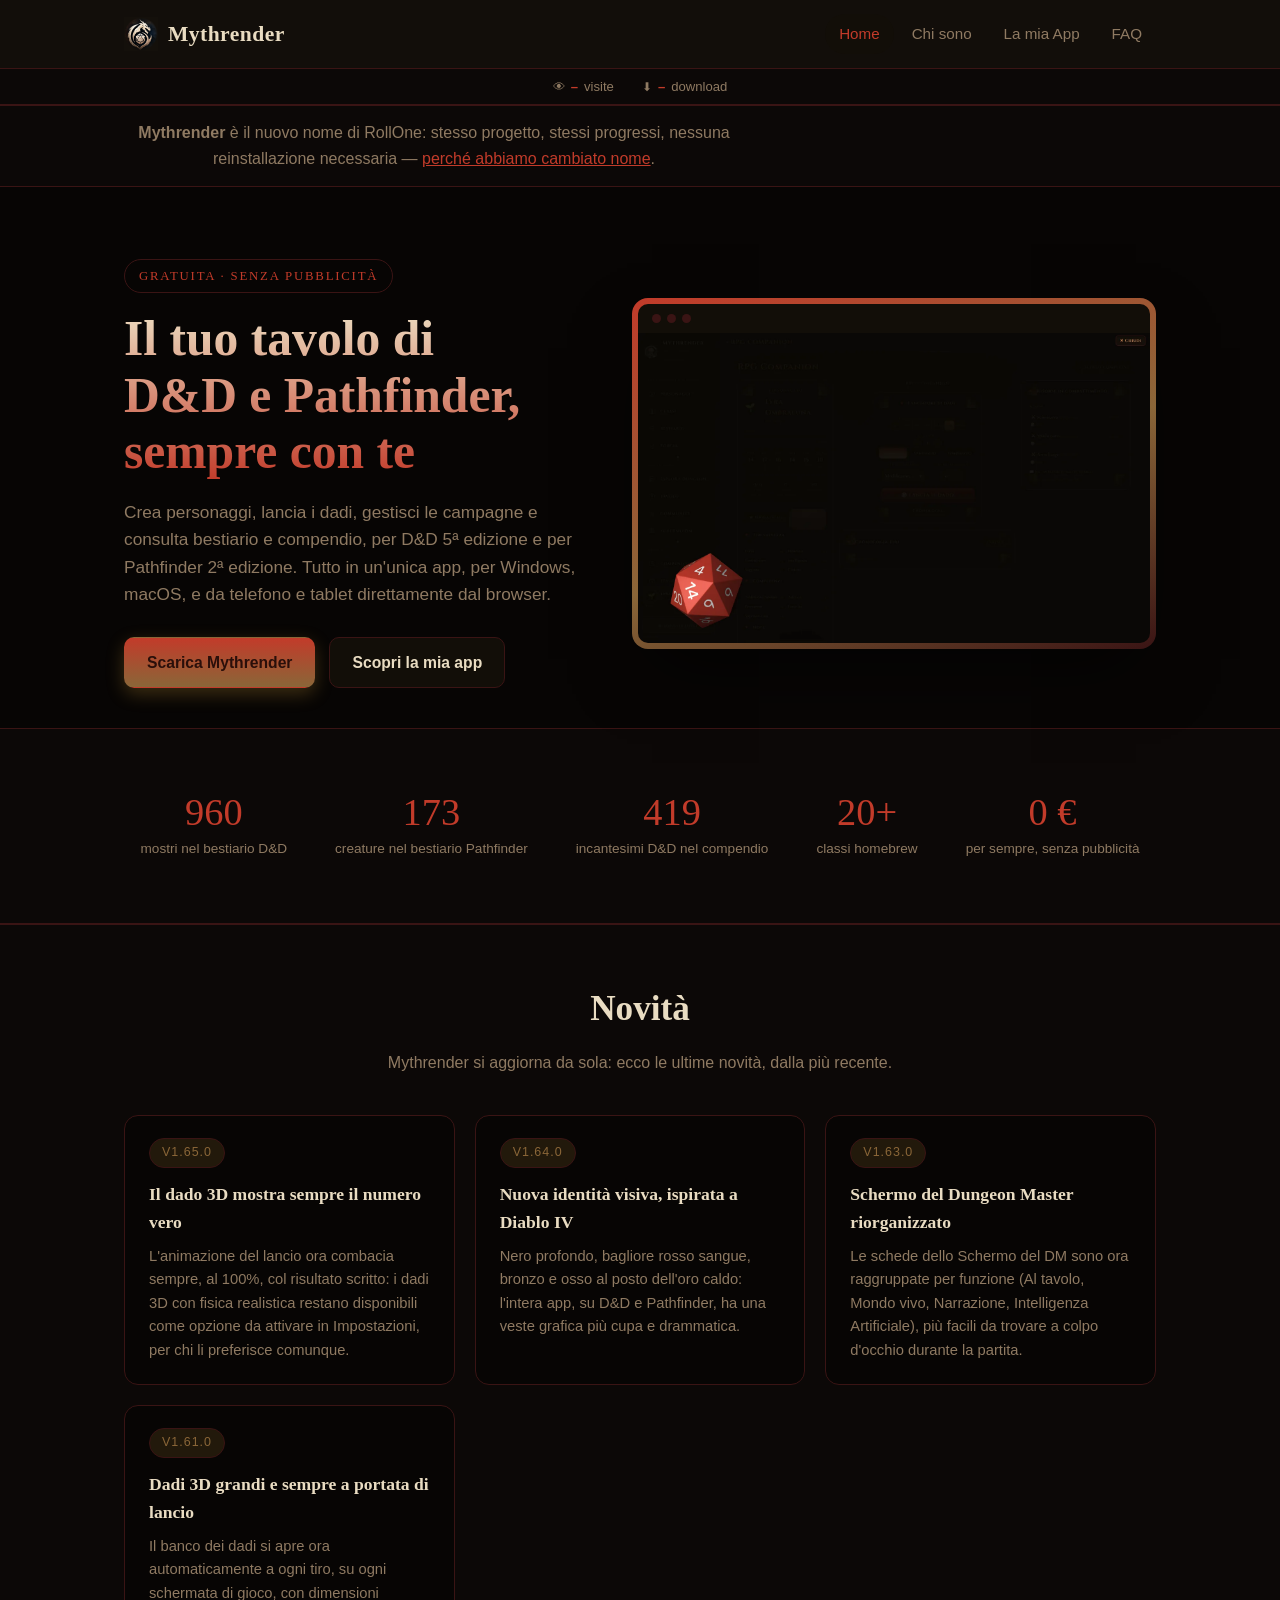
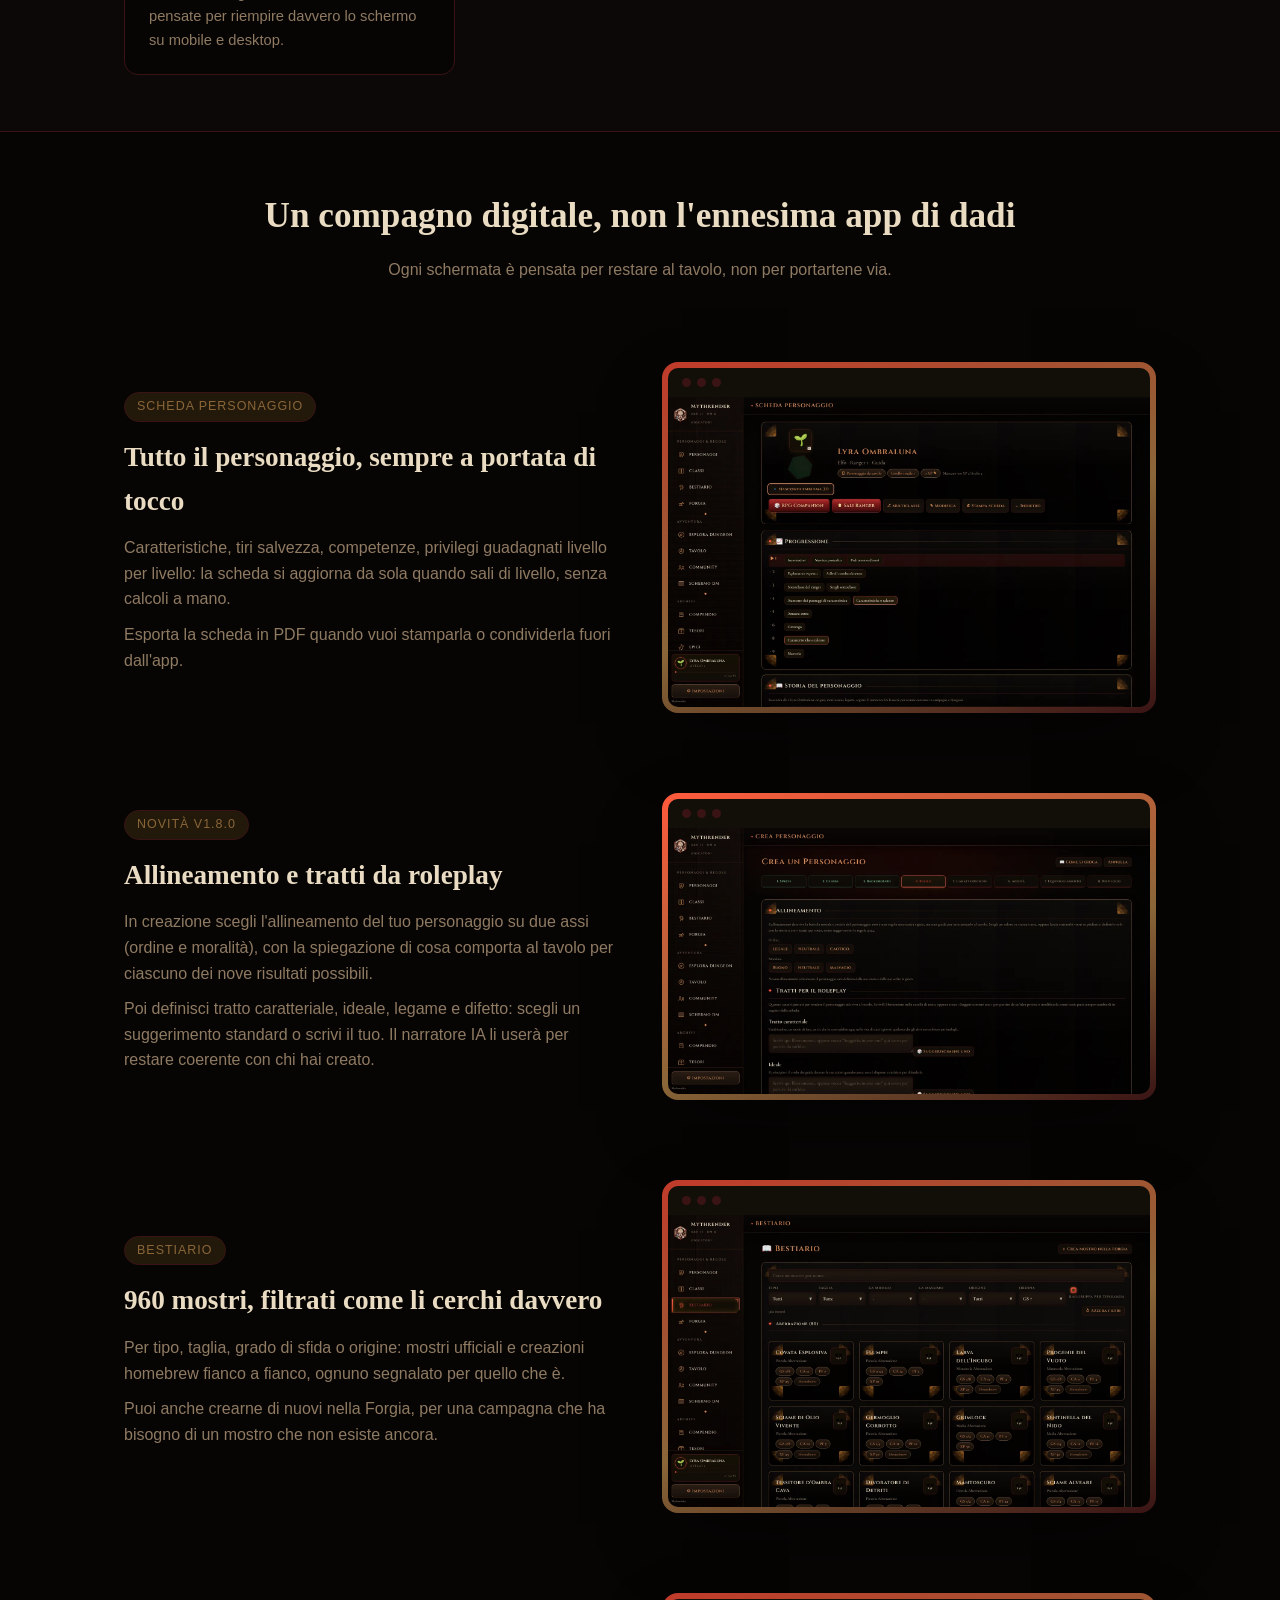
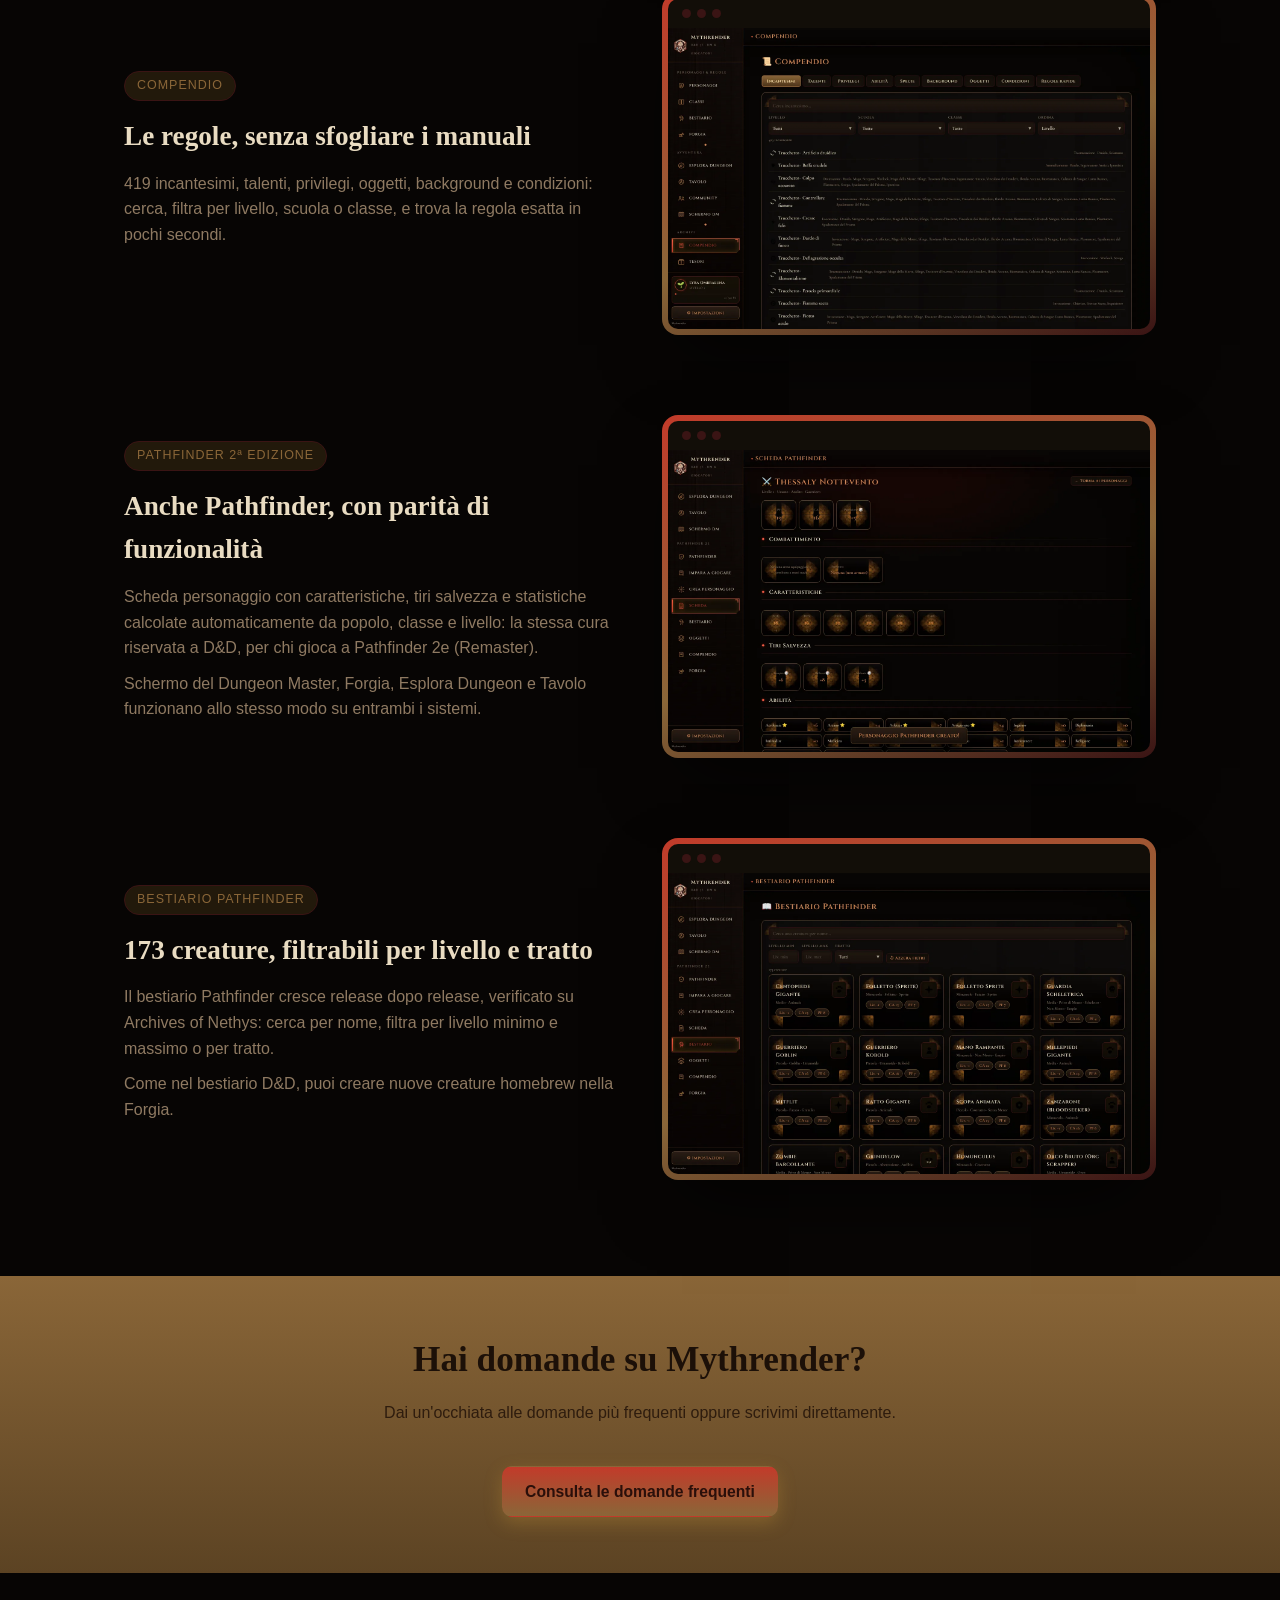
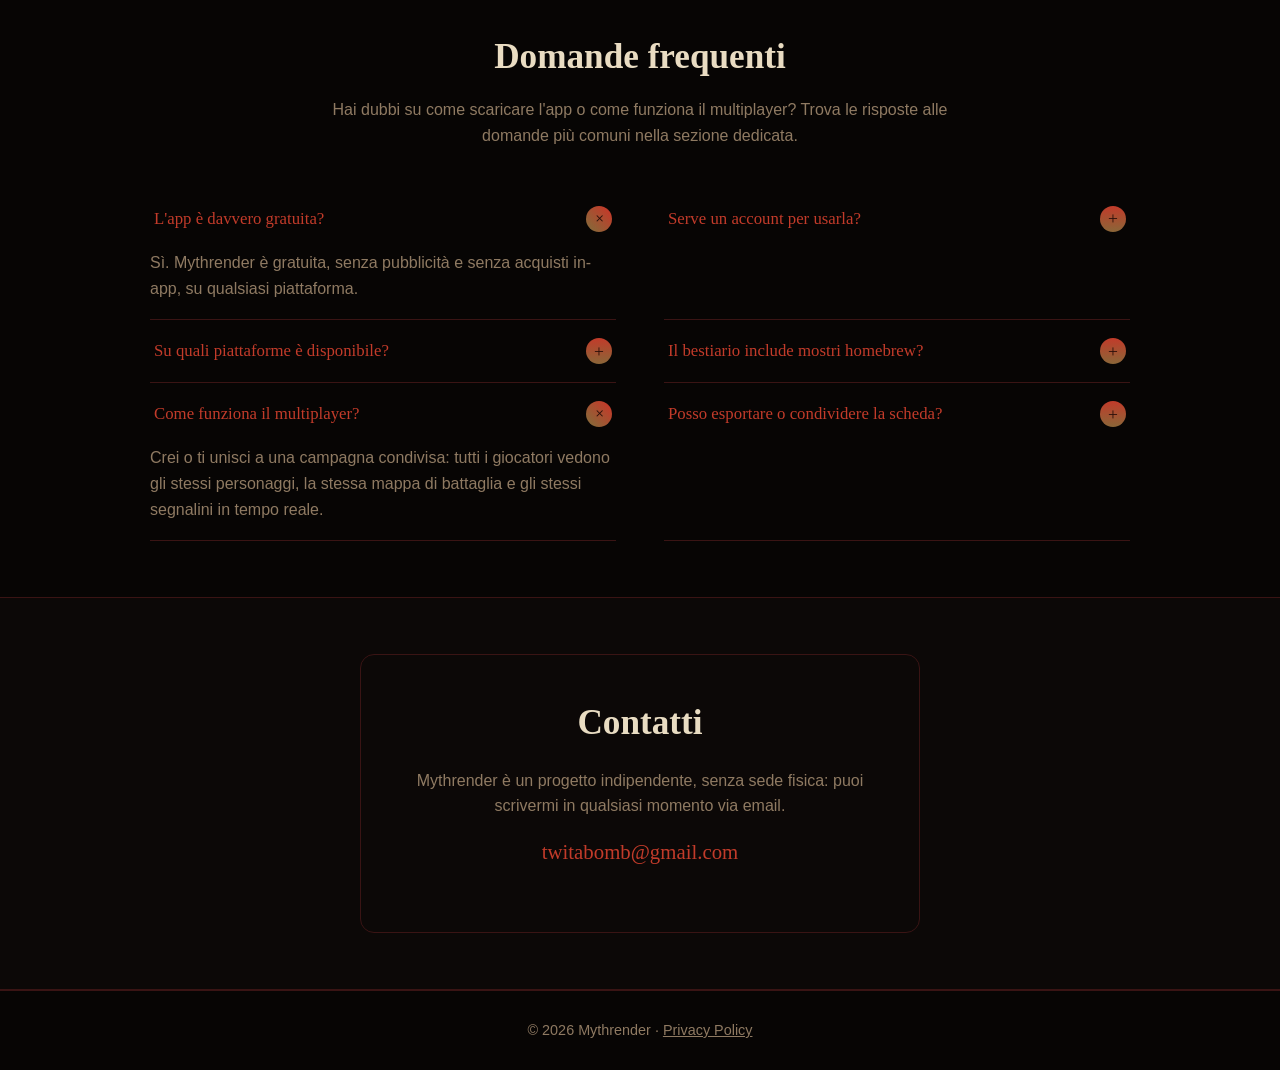
==== commit 8e7fa260: "Add files via upload" ====
--- a/index.html
+++ b/index.html
@@ -6,7 +6,7 @@
 <meta name="referrer" content="strict-origin-when-cross-origin">
 <title>Mythrender — il tuo tavolo di D&amp;D e Pathfinder, sempre con te</title>
 <meta name="description" content="Mythrender è l'app companion gratuita per D&amp;D 5ª edizione e Pathfinder 2ª edizione: personaggi, dadi, campagne, bestiario e compendio delle regole, su Windows, macOS e dal browser.">
-<link rel="canonical" href="https://carmineabbagnale.github.io/fumblerpg-site/">
+<link rel="canonical" href="https://carmineabbagnale.github.io/mythrender-site/">
 <link rel="icon" href="favicon.ico" sizes="any">
 <link rel="icon" href="assets/favicon-32x32.png" type="image/png" sizes="32x32">
 <link rel="icon" href="assets/favicon-16x16.png" type="image/png" sizes="16x16">
@@ -16,15 +16,15 @@
 <meta property="og:site_name" content="Mythrender">
 <meta property="og:title" content="Mythrender — il tuo tavolo di D&amp;D e Pathfinder, sempre con te">
 <meta property="og:description" content="Mythrender è l'app companion gratuita per D&amp;D 5ª edizione e Pathfinder 2ª edizione: personaggi, dadi, campagne, bestiario e compendio delle regole, su Windows, macOS e dal browser.">
-<meta property="og:url" content="https://carmineabbagnale.github.io/fumblerpg-site/">
-<meta property="og:image" content="https://carmineabbagnale.github.io/fumblerpg-site/assets/og-image.png">
+<meta property="og:url" content="https://carmineabbagnale.github.io/mythrender-site/">
+<meta property="og:image" content="https://carmineabbagnale.github.io/mythrender-site/assets/og-image.png">
 <meta property="og:image:width" content="1200">
 <meta property="og:image:height" content="630">
 <meta property="og:locale" content="it_IT">
 <meta name="twitter:card" content="summary_large_image">
 <meta name="twitter:title" content="Mythrender — il tuo tavolo di D&amp;D e Pathfinder, sempre con te">
 <meta name="twitter:description" content="Mythrender è l'app companion gratuita per D&amp;D 5ª edizione e Pathfinder 2ª edizione: personaggi, dadi, campagne, bestiario e compendio delle regole, su Windows, macOS e dal browser.">
-<meta name="twitter:image" content="https://carmineabbagnale.github.io/fumblerpg-site/assets/og-image.png">
+<meta name="twitter:image" content="https://carmineabbagnale.github.io/mythrender-site/assets/og-image.png">
 <link rel="preconnect" href="https://fonts.googleapis.com">
 <link rel="preconnect" href="https://fonts.gstatic.com" crossorigin>
 <link href="https://fonts.googleapis.com/css2?family=Cinzel:wght@600;700&family=Work+Sans:wght@400;500;600;700&display=swap" rel="stylesheet">
@@ -36,7 +36,7 @@
   "name": "Mythrender",
   "applicationCategory": "GameApplication",
   "operatingSystem": "Windows, macOS, Web",
-  "url": "https://carmineabbagnale.github.io/fumblerpg-site/",
+  "url": "https://carmineabbagnale.github.io/mythrender-site/",
   "description": "Mythrender è l'app companion gratuita per D&D 5ª edizione e Pathfinder 2ª edizione: personaggi, dadi, campagne, bestiario e compendio delle regole, su Windows, macOS e dal browser.",
   "offers": {
     "@type": "Offer",
@@ -55,7 +55,7 @@
 <header class="site">
   <div class="nav-row">
     <a class="brand" href="./">
-      <img class="d20" src="assets/d20.svg" alt="">
+      <img class="d20" src="assets/d20.svg?v=2" alt="">
       Mythrender
     </a>
     <nav class="primary" aria-label="Principale">
